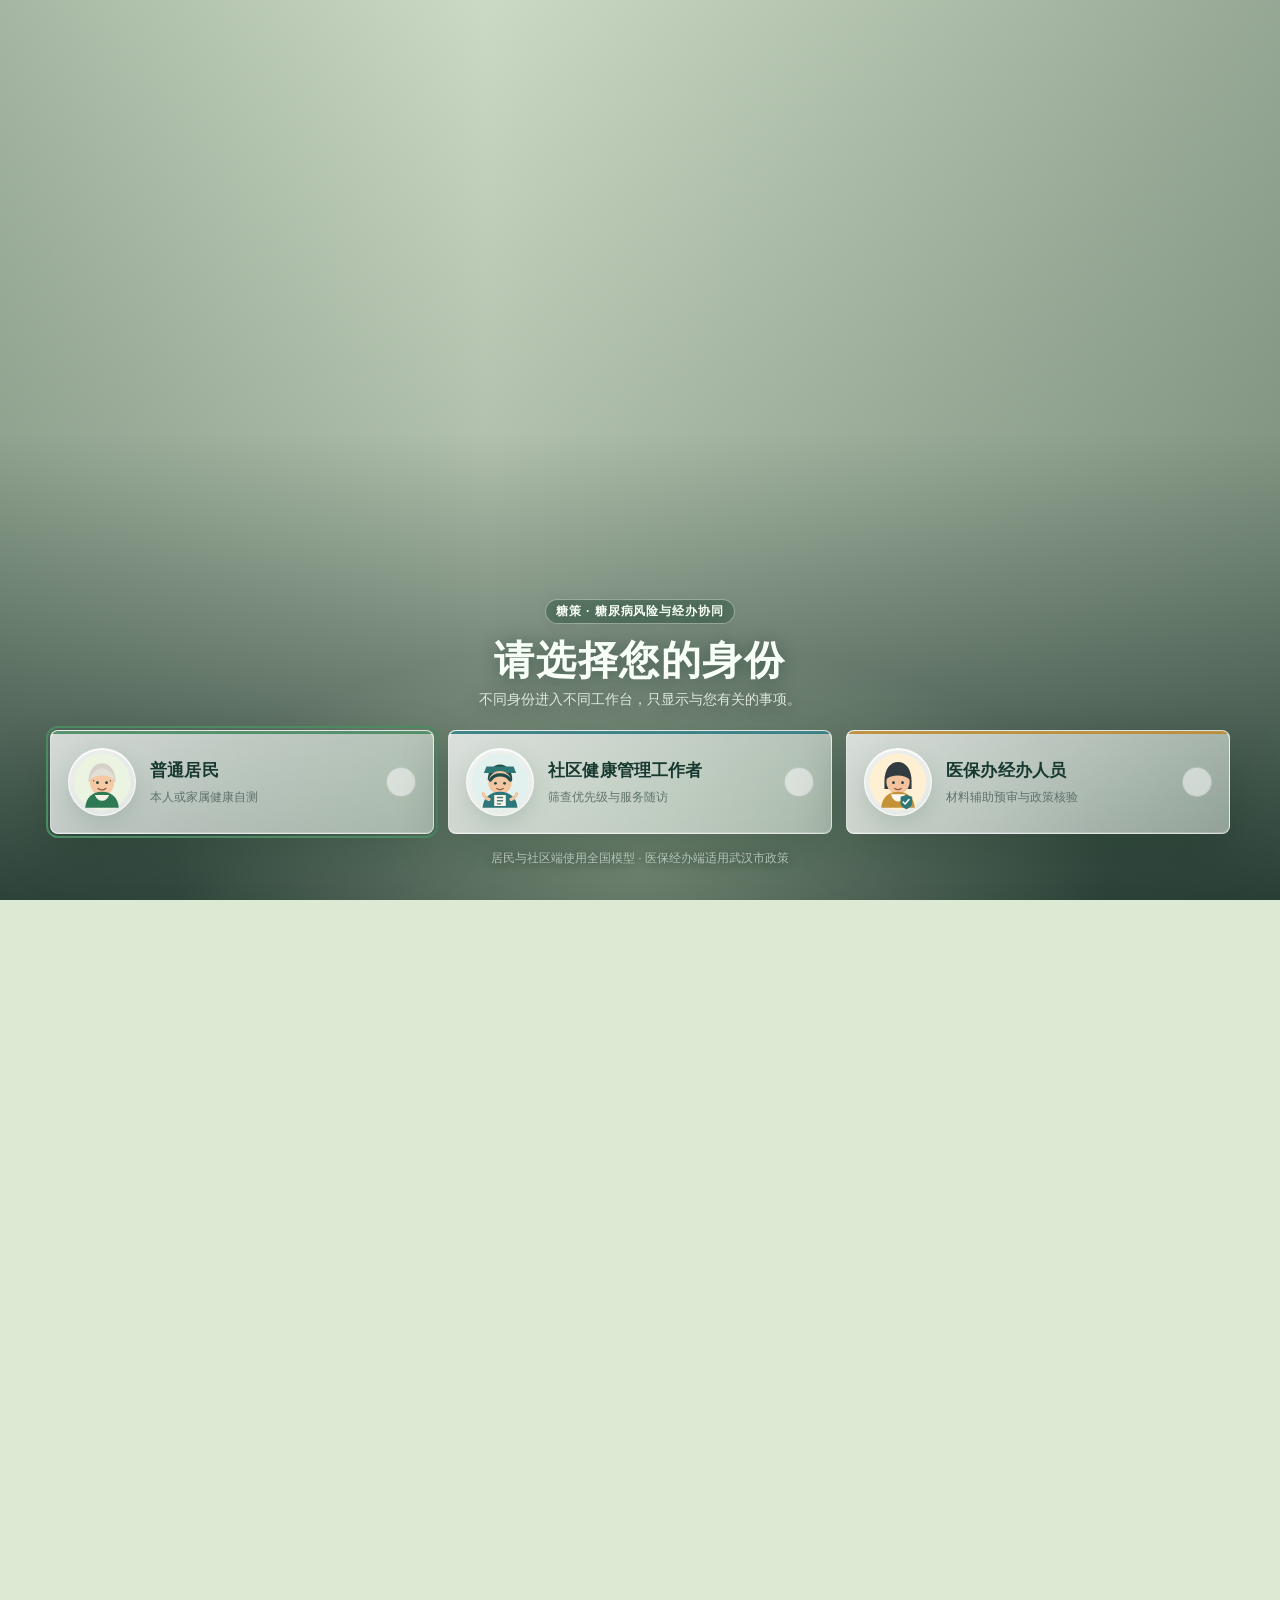
==== index.html @ acfd6acc "Add files via upload" ====
<!doctype html>
<html lang="zh-CN">
  <head>
    <meta charset="UTF-8" />
    <meta name="viewport" content="width=device-width, initial-scale=1.0" />
    <meta
      name="description"
      content="智能识糖：面向全国的糖尿病风险沟通与社区筛查模型，以及面向武汉市的医保经办辅助预审"
    />
    <title>智能识糖 · 糖尿病风险与经办协同</title>
    <link rel="stylesheet" href="./styles.css" />
    <script src="./assets/lucide.min.js" defer></script>
    <script src="./data.js" defer></script>
    <script src="./policy-feed-data.js" defer></script>
    <script src="./policy-sync.js" defer></script>
    <script src="./app.js" defer></script>
<meta property="og:title" content="智能识糖 · 糖尿病风险与经办协同" />
  <meta property="og:description" content="面向全国的糖尿病风险沟通与社区筛查模型，以及面向武汉市的医保经办辅助预审" />
  <meta property="og:type" content="website" />
<link rel="icon" href="./favicon.svg" type="image/svg+xml" />
  <link rel="manifest" href="./site.webmanifest" />
</head>
  <body class="role-locked">
    <section class="role-gate" id="roleGate" role="dialog" aria-modal="true" aria-labelledby="roleGateTitle">
      <div class="role-gate-content">
        <div class="role-gate-heading">
          <span class="role-gate-kicker">糖策 · 糖尿病风险与经办协同</span>
          <h2 id="roleGateTitle">请选择您的身份</h2>
          <p>不同身份进入不同工作台，只显示与您有关的事项。</p>
        </div>

        <div class="role-options" role="group" aria-label="身份选择">
          <button class="role-option resident-role" type="button" data-role="resident">
            <span class="role-avatar" aria-hidden="true">
              <svg viewBox="0 0 96 96">
                <circle cx="48" cy="48" r="44" fill="#eaf4e1" />
                <path d="M27 48c0-18 9-29 21-29s21 11 21 29" fill="#d6d1c8" />
                <circle cx="48" cy="50" r="18.5" fill="#f5c9a4" />
                <path d="M29 44c3-11 10-17 19-17 10 0 17 6 20 18-6-5-12-7-20-7-8 0-14 2-19 6Z" fill="#e2dfd7" />
                <circle cx="41" cy="49" r="2.2" fill="#29443a" />
                <circle cx="55" cy="49" r="2.2" fill="#29443a" />
                <path d="M42 58c4 3 8 3 12 0" fill="none" stroke="#8d543f" stroke-width="2" stroke-linecap="round" />
                <path d="M35 46h.1M61 46h.1" stroke="#4d655c" stroke-width="2.2" stroke-linecap="round" />
                <path d="M22 88c1-16 11-25 26-25s25 9 26 25" fill="#2f7a54" />
                <path d="M37 68c2 6 6 9 11 9s9-3 11-9" fill="#f7f2e7" />
              </svg>
            </span>
            <span class="role-copy">
              <strong>普通居民</strong>
              <small>本人或家属健康自测</small>
            </span>
            <span class="role-arrow" aria-hidden="true"><i data-lucide="arrow-right"></i></span>
          </button>

          <button class="role-option community-role" type="button" data-role="community">
            <span class="role-avatar" aria-hidden="true">
              <svg viewBox="0 0 96 96">
                <circle cx="48" cy="48" r="44" fill="#e2f1ee" />
                <path d="M29 45c0-14 8-24 19-24s19 10 19 24" fill="#1e4c4b" />
                <path d="M23 34h50l-4-10H27Z" fill="#2e7776" />
                <circle cx="48" cy="49" r="18" fill="#f2c6a1" />
                <path d="M33 45c4-6 9-8 15-8s12 2 16 8" fill="none" stroke="#1e4c4b" stroke-width="5" stroke-linecap="round" />
                <circle cx="41" cy="50" r="2.1" fill="#29443a" />
                <circle cx="55" cy="50" r="2.1" fill="#29443a" />
                <path d="M43 58c3 2 7 2 10 0" fill="none" stroke="#945c47" stroke-width="2" stroke-linecap="round" />
                <path d="M21 88c1-16 12-25 27-25s26 9 27 25" fill="#2d7778" />
                <path d="M39 68h18v17H39Z" fill="#f8f5eb" />
                <path d="M44 72h8M44 77h8M44 82h5" stroke="#4f7773" stroke-width="2" stroke-linecap="round" />
                <path d="M31 75c-5-2-8-5-9-9M65 75c5-2 8-5 9-9" stroke="#f2c6a1" stroke-width="5" stroke-linecap="round" />
              </svg>
            </span>
            <span class="role-copy">
              <strong>社区健康管理工作者</strong>
              <small>筛查优先级与服务随访</small>
            </span>
            <span class="role-arrow" aria-hidden="true"><i data-lucide="arrow-right"></i></span>
          </button>

          <button class="role-option insurance-role" type="button" data-role="insurance">
            <span class="role-avatar" aria-hidden="true">
              <svg viewBox="0 0 96 96">
                <circle cx="48" cy="48" r="44" fill="#fff0d3" />
                <path d="M27 47c0-19 9-30 21-30s21 11 21 30v12H27Z" fill="#313b40" />
                <circle cx="48" cy="48" r="18" fill="#f2c39d" />
                <path d="M29 44c4-11 10-17 19-17 10 0 16 6 20 18-7-5-13-7-20-7-8 0-14 2-19 6Z" fill="#313b40" />
                <circle cx="41" cy="49" r="2.1" fill="#273a39" />
                <circle cx="55" cy="49" r="2.1" fill="#273a39" />
                <path d="M43 58c3 2 7 2 10 0" fill="none" stroke="#905743" stroke-width="2" stroke-linecap="round" />
                <path d="M22 88c1-16 11-25 26-25s25 9 26 25" fill="#c49338" />
                <path d="M37 67c2 7 6 11 11 11s9-4 11-11" fill="#fffaf0" />
                <path d="M61 68l9 3v9c0 5-4 8-9 10-5-2-9-5-9-10v-9Z" fill="#2d7778" />
                <path d="M56 79l3 3 6-7" fill="none" stroke="#fff" stroke-width="2.2" stroke-linecap="round" stroke-linejoin="round" />
              </svg>
            </span>
            <span class="role-copy">
              <strong>医保办经办人员</strong>
              <small>材料辅助预审与政策核验</small>
            </span>
            <span class="role-arrow" aria-hidden="true"><i data-lucide="arrow-right"></i></span>
          </button>
        </div>

        <p class="role-gate-footnote">居民与社区端使用全国模型 · 医保经办端适用武汉市政策</p>
      </div>
      <span class="role-ripple" id="roleRipple" aria-hidden="true"></span>
    </section>

    <div class="app-shell" id="appShell" inert aria-hidden="true">
      <aside class="sidebar">
        <div class="brand">
          <div class="brand-mark" aria-hidden="true">
            <span>策</span>
          </div>
          <div class="brand-copy">
            <strong>糖策</strong>
            <span>风险沟通与经办协同</span>
          </div>
        </div>

        <div class="active-role-panel">
          <span>当前身份</span>
          <strong id="activeRoleName">普通居民</strong>
        </div>
        <nav class="main-nav" aria-label="主功能导航">
          <button class="nav-item is-active" data-view="risk" data-roles="resident" type="button">
            <span class="nav-q-icon" aria-hidden="true">
              <svg viewBox="0 0 40 40">
                <circle cx="20" cy="20" r="19" fill="#e8f5df" />
                <path d="M9 22c0-9 4-14 11-14s11 5 11 14" fill="#d8ddd4" />
                <circle cx="20" cy="21" r="9" fill="#f5c9a4" />
                <circle cx="16.8" cy="20.5" r="1.2" fill="#203a30" />
                <circle cx="23.2" cy="20.5" r="1.2" fill="#203a30" />
                <path d="M17 25c2 1.5 4 1.5 6 0" fill="none" stroke="#8d543f" stroke-width="1.2" stroke-linecap="round" />
                <path d="M7 37c1-7 5-11 13-11s12 4 13 11" fill="#4b8a62" />
              </svg>
            </span>
            <span>居民自测</span>
          </button>
          <button class="nav-item" data-view="screening" data-roles="community" type="button">
            <span class="nav-q-icon" aria-hidden="true">
              <svg viewBox="0 0 40 40">
                <circle cx="20" cy="20" r="19" fill="#def2ec" />
                <path d="M12 20c0-7 3-12 8-12s8 5 8 12" fill="#235957" />
                <path d="M9 15h22l-2-5H11Z" fill="#3c9290" />
                <circle cx="20" cy="21" r="8.5" fill="#f2c6a1" />
                <circle cx="17" cy="20.5" r="1.1" fill="#203a30" />
                <circle cx="23" cy="20.5" r="1.1" fill="#203a30" />
                <path d="M17.5 25c1.7 1 3.3 1 5 0" fill="none" stroke="#945c47" stroke-width="1.2" stroke-linecap="round" />
                <path d="M6 37c1-7 6-11 14-11s13 4 14 11" fill="#3c9290" />
                <path d="M16 27h8v9h-8Z" fill="#fffdf5" />
              </svg>
            </span>
            <span>社区筛查</span>
          </button>
          <button class="nav-item" data-view="review" data-roles="insurance" type="button">
            <span class="nav-q-icon" aria-hidden="true">
              <svg viewBox="0 0 40 40">
                <circle cx="20" cy="20" r="19" fill="#fff1d6" />
                <path d="M10 20c0-8 4-13 10-13s10 5 10 13" fill="#384246" />
                <circle cx="20" cy="21" r="8.7" fill="#f2c39d" />
                <circle cx="17" cy="20.5" r="1.1" fill="#273a39" />
                <circle cx="23" cy="20.5" r="1.1" fill="#273a39" />
                <path d="M17.5 25c1.7 1 3.3 1 5 0" fill="none" stroke="#905743" stroke-width="1.2" stroke-linecap="round" />
                <path d="M6 37c1-7 6-11 14-11s13 4 14 11" fill="#c49338" />
                <path d="M25 27l6 2v5c0 3-2.5 4.5-6 6-3.5-1.5-6-3-6-6v-5Z" fill="#3c9290" />
              </svg>
            </span>
            <span>医保经办</span>
          </button>
          <button class="nav-item" data-view="policy" data-roles="insurance" type="button">
            <span class="nav-q-icon" aria-hidden="true">
              <svg viewBox="0 0 40 40">
                <circle cx="20" cy="20" r="19" fill="#edf5de" />
                <path d="M9 13h11v19H9c-2 0-3-1-3-3V15c0-1 1-2 3-2Z" fill="#fffdf7" stroke="#7da27a" stroke-width="1.2" />
                <path d="M31 13H20v19h11c2 0 3-1 3-3V15c0-1-1-2-3-2Z" fill="#fffdf7" stroke="#7da27a" stroke-width="1.2" />
                <path d="M20 13v19" stroke="#7da27a" stroke-width="1.2" />
                <circle cx="16" cy="21" r="1.1" fill="#304634" />
                <circle cx="24" cy="21" r="1.1" fill="#304634" />
                <path d="M15 25c1.2 1 3.3 1 5 0M21 25c1.2 1 3.3 1 5 0" fill="none" stroke="#56725a" stroke-width="1.1" stroke-linecap="round" />
              </svg>
            </span>
            <span>武汉政策</span>
          </button>
        </nav>
        <button class="role-switch-button" id="switchRole" type="button">
          <i data-lucide="users-round"></i>
          <span>切换身份</span>
        </button>

        <div class="sidebar-note">
          <div class="local-status">
            <span class="status-dot"></span>
            <span>本地推理</span>
          </div>
          <p>公开版使用合成演示数据。正式使用须接入授权业务系统。</p>
          <a href="./privacy.html" style="display:inline-block;margin-top:8px;color:#f2dca7;font-size:11px">隐私与使用说明</a>
        </div>

        <div class="sidebar-footer">
          <div class="mini-avatar">智</div>
          <div>
            <strong>项目演示环境</strong>
            <span>Model v2.0 · 2026-11-13</span>
          </div>
        </div>
      </aside>

      <main class="main-area">
        <header class="topbar">
          <div class="page-heading">
            <span class="eyebrow" id="pageEyebrow">全国社区模型 · 居民糖尿病风险自测</span>
            <h1 id="pageTitle">家庭健康风险画像</h1>
          </div>
          <div class="topbar-actions">
            <div class="system-chip" id="roleChip">
              <i data-lucide="shield-check"></i>
              <span id="roleChipText">居民健康自测</span>
            </div>
            <button class="icon-button" id="policyInfoButton" type="button" title="查看政策与模型说明" data-go-policy hidden>
              <i data-lucide="info"></i>
            </button>
          </div>
        </header>

        <div class="content">
          <section class="view is-active" id="view-risk" aria-labelledby="riskTitle">
            <div class="section-lead">
              <div>
                <p class="kicker">居民健康自测</p>
                <h2 id="riskTitle">用几分钟了解家人的糖尿病风险</h2>
                <p>
                  基于全国多省份队列生成相对风险提示和可执行建议。结果不代表绝对患病概率，不替代临床诊断，仅供参考。
                </p>
              </div>
            </div>

            <div class="risk-layout">
              <section class="surface form-surface" aria-labelledby="formTitle">
                <div class="surface-head">
                  <div>
                    <h3 id="formTitle">填写家庭成员健康信息</h3>
                    <p>只填写您自己知道的信息；专业体检指标无需填写，系统会用研究队列预设水平补齐。</p>
                  </div>
                  <button class="text-button" id="resetRiskForm" type="button">
                    <i data-lucide="rotate-ccw"></i>
                    重置
                  </button>
                </div>

                <form id="riskForm" class="risk-form">
                  <div class="resident-profile-bar">
                    <label class="field">
                      <span>本次记录名称</span>
                      <input id="profileName" name="profileName" type="text" maxlength="20" value="我的家庭" placeholder="例如：父亲、母亲或本人" />
                    </label>
                    <p><i data-lucide="lock-keyhole"></i> 可分别记录多位家庭成员；只保存在本机浏览器，不会上传服务器。</p>
                  </div>
                  <div class="form-grid form-grid-4">
                    <label class="field">
                      <span>所在省份</span>
                      <select id="province" name="province">
                        <option value="">请选择省份</option>
                        <option value="北京市">北京市</option>
                        <option value="天津市">天津市</option>
                        <option value="河北省">河北省</option>
                        <option value="山西省">山西省</option>
                        <option value="内蒙古自治区">内蒙古自治区</option>
                        <option value="辽宁省">辽宁省</option>
                        <option value="吉林省">吉林省</option>
                        <option value="黑龙江省">黑龙江省</option>
                        <option value="上海市">上海市</option>
                        <option value="江苏省">江苏省</option>
                        <option value="浙江省">浙江省</option>
                        <option value="安徽省">安徽省</option>
                        <option value="福建省">福建省</option>
                        <option value="江西省">江西省</option>
                        <option value="山东省">山东省</option>
                        <option value="河南省">河南省</option>
                        <option value="湖北省">湖北省</option>
                        <option value="湖南省">湖南省</option>
                        <option value="广东省">广东省</option>
                        <option value="广西壮族自治区">广西壮族自治区</option>
                        <option value="海南省">海南省</option>
                        <option value="重庆市">重庆市</option>
                        <option value="四川省">四川省</option>
                        <option value="贵州省">贵州省</option>
                        <option value="云南省">云南省</option>
                        <option value="西藏自治区">西藏自治区</option>
                        <option value="陕西省">陕西省</option>
                        <option value="甘肃省">甘肃省</option>
                        <option value="青海省">青海省</option>
                        <option value="宁夏回族自治区">宁夏回族自治区</option>
                        <option value="新疆维吾尔自治区">新疆维吾尔自治区</option>
                      </select>
                    </label>
                    <label class="field">
                      <span>年龄</span>
                      <input id="age" name="age" type="number" min="50" max="110" value="82" />
                    </label>
                    <label class="field">
                      <span>性别</span>
                      <select id="sex" name="sex">
                        <option value="0">女性</option>
                        <option value="1">男性</option>
                      </select>
                    </label>
                    <label class="field">
                      <span>当前居住地</span>
                      <select id="residence" name="residence">
                        <option value="rural">农村</option>
                        <option value="town">城镇</option>
                        <option value="city">城市</option>
                      </select>
                    </label>
                  </div>
                  <p class="province-context-note" id="provinceContextNote">
                    选择所在省份后，系统会按当地人群背景校正风险排序；不会显示或推断你的个人环境暴露。
                  </p>

                  <div class="form-grid form-grid-4">
                    <label class="field">
                      <span>体重指数（BMI）</span>
                      <input id="bmi" name="bmi" type="number" min="12" max="45" step="0.1" value="22.2" />
                    </label>
                    <label class="field">
                      <span>收缩压（mmHg）</span>
                      <input id="systolic" name="systolic" type="number" min="70" max="250" value="138" />
                    </label>
                    <label class="field">
                      <span>舒张压（mmHg）</span>
                      <input id="diastolic" name="diastolic" type="number" min="30" max="150" value="79" />
                    </label>
                    <label class="field">
                      <span>自评健康</span>
                      <select id="selfHealth" name="selfHealth">
                        <option value="1">很好</option>
                        <option value="2">好</option>
                        <option value="3" selected>一般</option>
                        <option value="4">差</option>
                        <option value="5">很差</option>
                      </select>
                    </label>
                  </div>

                  <div class="form-grid form-grid-3">
                    <label class="field">
                      <span>吸烟情况</span>
                      <select id="smoking" name="smoking">
                        <option value="none">不吸烟</option>
                        <option value="current">现在吸烟</option>
                        <option value="former">已戒烟</option>
                      </select>
                    </label>
                    <label class="field">
                      <span>饮酒情况</span>
                      <select id="drinking" name="drinking">
                        <option value="none">不饮酒</option>
                        <option value="current">现在饮酒</option>
                        <option value="former">已戒酒</option>
                      </select>
                    </label>
                    <label class="field">
                      <span>甜食频率</span>
                      <select id="sugarFreq" name="sugarFreq">
                        <option value="1">几乎每天</option>
                        <option value="2">每周至少一次</option>
                        <option value="3">每月至少一次</option>
                        <option value="4" selected>偶尔</option>
                        <option value="5">几乎不吃</option>
                      </select>
                    </label>
                  </div>

                  <div class="toggle-grid">
                    <label class="toggle-row">
                      <span>
                        <strong>规律锻炼</strong>
                        <small>当前有体育锻炼或体力活动</small>
                      </span>
                      <input id="exercise" name="exercise" type="checkbox" />
                      <span class="toggle"></span>
                    </label>
                    <label class="toggle-row">
                      <span>
                        <strong>基线高血压</strong>
                        <small>既往诊断或正在管理</small>
                      </span>
                      <input id="hypertension" name="hypertension" type="checkbox" checked />
                      <span class="toggle"></span>
                    </label>
                    <label class="toggle-row">
                      <span>
                        <strong>水果摄入不足</strong>
                        <small>未达到每周多次摄入</small>
                      </span>
                      <input id="lowFruit" name="lowFruit" type="checkbox" checked />
                      <span class="toggle"></span>
                    </label>
                    <label class="toggle-row">
                      <span>
                        <strong>蔬菜摄入不足</strong>
                        <small>未达到多数天数摄入</small>
                      </span>
                      <input id="lowVegetable" name="lowVegetable" type="checkbox" />
                      <span class="toggle"></span>
                    </label>
                  </div>

                  <details class="resident-advanced">
                    <summary>
                      <span>专业体检与补充信息（可选）</span>
                      <small>不填写时系统使用研究队列预设值，不影响正常生成风险画像</small>
                    </summary>

                    <div class="form-grid form-grid-4">
                      <label class="field">
                        <span>当前管理状态</span>
                        <select id="managementStatus" name="managementStatus">
                          <option value="unknown">未明确诊断</option>
                          <option value="diagnosed">已诊断未申报</option>
                          <option value="pending">已申报待补正</option>
                          <option value="enrolled">已享受待遇</option>
                        </select>
                      </label>
                      <label class="field">
                        <span>腰高比</span>
                        <input id="waistHeight" name="waistHeight" type="number" min="0.35" max="1.2" step="0.01" value="0.52" />
                      </label>
                      <label class="field">
                        <span>小腿围（cm）</span>
                        <input id="calf" name="calf" type="number" min="15" max="55" step="0.1" value="31" />
                      </label>
                      <label class="field">
                        <span>受教育年限</span>
                        <input id="education" name="education" type="number" min="0" max="25" step="1" value="6" />
                      </label>
                    </div>

                    <div class="form-grid form-grid-4">
                      <label class="field">
                        <span>吸烟包年数</span>
                        <input id="packYears" name="packYears" type="number" min="0" max="150" step="1" value="0" />
                      </label>
                      <label class="field">
                        <span>每周酒精克数</span>
                        <input id="alcoholWeek" name="alcoholWeek" type="number" min="0" max="700" step="5" value="0" />
                      </label>
                      <label class="field">
                        <span>二手烟暴露</span>
                        <select id="passiveSmoke" name="passiveSmoke">
                          <option value="0">无</option>
                          <option value="1">一项场景</option>
                          <option value="2">两项及以上</option>
                        </select>
                      </label>
                      <label class="field">
                        <span>腌制蔬菜频率</span>
                        <select id="preservedVeg" name="preservedVeg">
                          <option value="1">几乎每天</option>
                          <option value="2">每周至少一次</option>
                          <option value="3">每月至少一次</option>
                          <option value="4" selected>偶尔</option>
                          <option value="5">几乎不吃</option>
                        </select>
                      </label>
                    </div>

                  <fieldset class="adl-panel">
                    <legend>近一个月，哪些日常活动需要他人帮助？</legend>
                    <p class="adl-help">
                      ADL 指洗澡、穿衣、如厕、活动、大小便控制和进食等基本生活能力。勾选需要帮助的项目；全部未勾选表示目前可独立完成。
                    </p>
                    <div class="adl-grid">
                      <label class="adl-item">
                        <input name="adlItem" type="checkbox" value="bathing" />
                        <span><strong>洗澡或擦身</strong><small>需要搀扶、准备热水或帮助清洁</small></span>
                      </label>
                      <label class="adl-item">
                        <input name="adlItem" type="checkbox" value="dressing" />
                        <span><strong>穿衣和穿鞋</strong><small>需要帮助穿衣、系扣或穿鞋</small></span>
                      </label>
                      <label class="adl-item">
                        <input name="adlItem" type="checkbox" value="toileting" />
                        <span><strong>上厕所</strong><small>需要帮助如厕、起坐或清洁</small></span>
                      </label>
                      <label class="adl-item">
                        <input name="adlItem" type="checkbox" value="transferring" />
                        <span><strong>上下床和室内走动</strong><small>需要搀扶、辅助工具或他人看护</small></span>
                      </label>
                      <label class="adl-item">
                        <input name="adlItem" type="checkbox" value="continence" />
                        <span><strong>控制大小便</strong><small>存在控制困难或需要他人处理</small></span>
                      </label>
                      <label class="adl-item">
                        <input name="adlItem" type="checkbox" value="feeding" />
                        <span><strong>自己吃饭</strong><small>需要帮助夹菜、送食或进食照护</small></span>
                      </label>
                    </div>
                    <div class="adl-summary">需要帮助：<strong id="adlOutput">0项</strong></div>
                    <input id="adl" name="adl" type="hidden" value="0" />
                  </fieldset>
                  </details>

                  <div class="form-actions">
                    <button class="primary-button" type="submit">
                      <i data-lucide="sparkles"></i>
                      生成风险画像
                    </button>
                    <button class="secondary-button" id="loadHighRiskExample" type="button">
                      <i data-lucide="user-round-search"></i>
                      载入高风险示例
                    </button>
                  </div>
                </form>
              </section>

              <aside class="surface result-surface" aria-live="polite">
                <div class="result-header">
                  <div>
                    <span class="kicker">模型输出</span>
                    <h3>相对风险提示</h3>
                  </div>
                  <span class="band-pill" id="riskBand">中风险</span>
                </div>

                <div class="risk-gauge-wrap">
                  <div class="risk-gauge" id="riskGauge">
                    <div class="risk-gauge-inner">
                      <strong id="riskIndex">--</strong>
                      <span>/100</span>
                    </div>
                  </div>
                  <div class="risk-probability">
                    <span>同类人群相对位置</span>
                    <strong id="riskPercentile">--</strong>
                    <small>仅用于同群体筛查排序</small>
                  </div>
                </div>

                <div class="driver-section">
                  <div class="mini-heading">
                    <h4>主要风险贡献</h4>
                    <span>局部解释</span>
                  </div>
                  <div id="driverList" class="driver-list"></div>
                  <div class="local-shap-heading">
                    <h4>SHAP局部贡献图</h4>
                    <span>Logit空间 · 正负方向</span>
                  </div>
                  <div id="localShapChart" class="local-shap-chart" aria-label="个体局部SHAP贡献图"></div>
                </div>

                <div class="action-section">
                  <div class="mini-heading">
                    <h4>建议行动</h4>
                    <span>非诊断建议</span>
                  </div>
                  <ul id="actionList" class="action-list"></ul>
                </div>

                <div class="result-footer">
                  <button class="primary-button full-width" id="copyAssessment" type="button">
                    <i data-lucide="copy"></i>
                    复制评估摘要
                  </button>
                  <button class="secondary-button full-width resident-save-button" id="saveResidentRecord" type="button">
                    <i data-lucide="book-user"></i>
                    保存到我的家庭记录
                  </button>
                  <p>
                    结果仅供基层筛查和健康服务参考。门诊慢特病资格由指定医疗机构和医保经办机构依法认定。
                  </p>
                </div>
              </aside>
            </div>

            <section class="surface resident-record-panel">
              <div class="surface-head">
                <div>
                  <h3>我的家庭健康记录</h3>
                  <p>保存后可回看不同家庭成员的最近一次风险画像；数据不会上传服务器。</p>
                </div>
                <div class="resident-record-actions">
                  <button class="text-button" id="exportResidentRecords" type="button">
                    <i data-lucide="download"></i>
                    导出
                  </button>
                  <button class="text-button" id="clearResidentRecords" type="button">
                    <i data-lucide="trash-2"></i>
                    清空
                  </button>
                </div>
              </div>
              <div id="residentRecordList" class="resident-record-list"></div>
            </section>

          </section>

          <section class="view" id="view-screening" aria-labelledby="screeningTitle">
            <div class="section-lead">
              <div>
                <p class="kicker">有限资源下的筛查决策</p>
                <h2 id="screeningTitle">固定名额，谁优先进入服务？</h2>
                <p>按风险排序选择筛查名单，并用回测结局检验检出效率与群体公平。</p>
              </div>
              <span class="demo-tag">全国样本排序演示</span>
            </div>

            <section class="surface control-strip">
              <label class="control-field">
                <span>筛查容量</span>
                <input id="capacitySlider" type="range" min="5" max="30" step="1" value="20" />
                <output id="capacityOutput">20%</output>
              </label>
              <label class="control-field">
                <span>居住地筛选</span>
                <select id="groupFilter">
                  <option value="all">全部人群</option>
                  <option value="城市">城市</option>
                  <option value="城镇">城镇</option>
                  <option value="农村">农村</option>
                </select>
              </label>
              <label class="control-field">
                <span>排序策略</span>
                <select id="strategySelect">
                  <option value="logit">Logistic风险排序</option>
                  <option value="xgboost">XGBoost风险排序</option>
                </select>
              </label>
              <button class="secondary-button" id="exportQueue" type="button">
                <i data-lucide="download"></i>
                导出脱敏名单
              </button>
            </section>

            <div class="metric-grid">
              <article class="metric-card">
                <span>进入名单</span>
                <strong id="selectedCount">0</strong>
                <small>人</small>
              </article>
              <article class="metric-card">
                <span>演示命中</span>
                <strong id="capturedCases">0</strong>
                <small>例</small>
              </article>
              <article class="metric-card">
                <span>演示覆盖率</span>
                <strong id="captureRate">0%</strong>
                <small>Recall</small>
              </article>
              <article class="metric-card accent-metric">
                <span>需筛查人数</span>
                <strong id="nnsValue">--</strong>
                <small>发现1例</small>
              </article>
              <article class="metric-card">
                <span>演示漏筛</span>
                <strong id="missedCases">0</strong>
                <small>回测</small>
              </article>
            </div>

            <div class="screening-grid">
              <section class="surface">
                <div class="surface-head">
                  <div>
                    <h3>优先服务名单</h3>
                  <p>展示前12人。该视图为全国多省份样本排序演示，不作为最终模型验证指标。</p>
                  </div>
                </div>
                <div class="table-wrap tall-table">
                  <table>
                    <thead>
                      <tr>
                        <th>序号</th>
                        <th>年龄</th>
                        <th>居住地</th>
                        <th>预测风险</th>
                        <th>主要可干预因素</th>
                      </tr>
                    </thead>
                    <tbody id="screeningQueueBody"></tbody>
                  </table>
                </div>
              </section>

              <section class="surface fairness-panel">
                <div class="surface-head">
                  <div>
                    <h3>公平性审计</h3>
                    <p>比较不同群体的名单入选率和病例覆盖。</p>
                  </div>
                </div>
                <div id="fairnessGroups" class="fairness-groups"></div>
                <div class="insight-box">
                  <i data-lucide="triangle-alert"></i>
                  <p>
                    统一风险排序提高总体检出效率，但可能让农村、高龄或行动不便群体进入名单的比例偏低。如正式应用应加入公平约束与人工复核。
                  </p>
                </div>
              </section>
            </div>

            <section class="surface evaluation-strip">
              <div>
                <span>交叉验证 AUC</span>
                <strong id="cvAuc">--</strong>
              </div>
              <div>
                <span>PR-AUC</span>
                <strong id="cvPrauc">--</strong>
              </div>
              <div>
                <span>Brier分数</span>
                <strong id="cvBrier">--</strong>
              </div>
              <div>
                <span>结局发生率</span>
                <strong id="eventRate">--</strong>
              </div>
              <p>模型为筛查排序工具，不满足临床诊断用途。</p>
            </section>
          </section>

          <section class="view" id="view-review" aria-labelledby="reviewTitle">
            <div class="section-lead">
              <div>
                <p class="kicker">武汉市经办辅助预审</p>
                <h2 id="reviewTitle">材料齐全性与政策对应关系检查</h2>
                <p>系统生成缺项、冲突和人工核验提示，不作出待遇资格决定。</p>
              </div>
              <div class="lead-actions">
                <button class="secondary-button" id="openCaseImport" type="button">
                  <i data-lucide="user-plus"></i>
                  导入患者信息
                </button>
                <span class="demo-tag">虚构案例</span>
              </div>
            </div>

            <div class="review-layout">
              <section class="surface case-list-panel">
                <div class="surface-head compact">
                  <div>
                    <h3>待处理队列</h3>
                    <p>按临近时限和材料风险排序</p>
                  </div>
                  <span class="queue-count" id="caseQueueCount">0</span>
                </div>
                <div id="caseList" class="case-list"></div>
              </section>

              <section class="surface case-detail-panel" id="caseDetail">
                <div class="empty-detail">
                  <i data-lucide="file-search"></i>
                  <p>选择一个案例查看辅助预审结果</p>
                </div>
              </section>
            </div>

            <section class="surface review-boundary">
              <div class="boundary-title">
                <i data-lucide="scale"></i>
                <div>
                  <h3>人工终审边界</h3>
                  <p>系统负责材料组织与可追溯提示，法定资格判断不由算法作出。</p>
                </div>
              </div>
              <ol>
                <li>风险分数只用于服务优先级，不与医保待遇资格绑定。</li>
                <li>所有红色和黄色提示必须由经办人员核对原件或授权电子材料。</li>
                <li>审核意见保留规则版本、操作人和修改时间。</li>
              </ol>
            </section>
          </section>

          <section class="view" id="view-policy" aria-labelledby="policyTitle">
            <div class="section-lead">
              <div>
                <p class="kicker">政策与模型治理</p>
                <h2 id="policyTitle">糖尿病门诊慢特病规则与模型边界</h2>
                <p>公开可核验口径与自动同步提示，正式办理以武汉市医保局最新规定为准。</p>
              </div>
              <span class="policy-date" id="policyDate">政策核验日 —</span>
            </div>

            <section class="policy-hero">
              <div>
                <span class="policy-code" id="diseaseCode">M01600</span>
                <h3>糖尿病 · 门诊慢性病</h3>
                <p>2024年起执行湖北省统一病种目录和准入标准。糖尿病需经规范认定，不是模型自动判定。</p>
              </div>
              <div class="policy-rate-grid">
                <div>
                  <span>职工在职</span>
                  <strong>80%</strong>
                  <small>门诊慢性病支付比例</small>
                </div>
                <div>
                  <span>职工退休</span>
                  <strong>85%</strong>
                  <small>支付比例</small>
                </div>
                <div>
                  <span>城乡居民</span>
                  <strong>70%</strong>
                  <small>支付比例</small>
                </div>
                <div>
                  <span>复审周期</span>
                  <strong>5年</strong>
                  <small>按资格生效日计算</small>
                </div>
              </div>
            </section>

            <div class="policy-grid">
              <section class="surface">
                <div class="surface-head">
                  <div>
                    <h3>准入标准要点</h3>
                    <p>糖尿病确诊后，还需符合至少一类规定临床表现。</p>
                  </div>
                </div>
                <ol id="accessCriteria" class="criteria-list"></ol>
              </section>

              <section class="surface">
                <div class="surface-head">
                  <div>
                    <h3>办理主流程</h3>
                    <p>线上或线下申报后，仍需受理、鉴定或审核、经办确认。</p>
                  </div>
                </div>
                <ol id="processSteps" class="process-list"></ol>
              </section>
            </div>

            <section class="surface policy-sync" aria-labelledby="policySyncTitle">
              <div class="surface-head">
                <div>
                  <h3 id="policySyncTitle">政策同步</h3>
                  <p>检查政策订阅源的新增或变更条目，确认后由经办人员人工并入，不自动改写政策结论。</p>
                </div>
                <span class="sync-badge" id="syncBadge">未检查</span>
              </div>

              <div class="sync-grid">
                <div class="sync-cell"><span>最近检查</span><strong id="syncLastCheck">—</strong></div>
                <div class="sync-cell"><span>订阅条目</span><strong id="syncItemCount">—</strong></div>
                <div class="sync-cell"><span>待确认</span><strong id="syncPendingCount">0</strong></div>
                <div class="sync-cell"><span>数据来源</span><strong id="syncSource">—</strong></div>
              </div>

              <div class="sync-actions">
                <button class="primary-button" id="syncNow" type="button">
                  <i data-lucide="refresh-cw"></i>
                  立即检查
                </button>
                <button class="secondary-button" id="syncApply" type="button">
                  <i data-lucide="download"></i>
                  人工确认并并入
                </button>
                <label class="sync-auto">
                  <input type="checkbox" id="syncAuto" />
                  <span>每 30 分钟自动检查</span>
                </label>
                <details class="sync-config">
                  <summary>数据源设置</summary>
                  <label class="field">
                    <span>订阅源地址（JSON）</span>
                    <input id="syncFeedUrl" type="text" spellcheck="false" />
                  </label>
                  <p class="field-note">
                    默认读取同目录 policy-feed.json。跨域接口需允许 CORS；无法访问时回退到内置快照并明确标注。
                  </p>
                </details>
              </div>

              <div id="syncDiffList" class="sync-diff-list">
                <p class="sync-empty">尚未检查。点击“立即检查”获取政策订阅源。</p>
              </div>
            </section>

            <section class="surface source-section">
              <div class="surface-head">
                <div>
                  <h3>政策来源</h3>
                  <p>官方文件、官方媒体和医院公开政策页分层标注，用户评论不作为政策条款。</p>
                </div>
              </div>
              <div id="sourceList" class="source-list"></div>
            </section>

            <section class="surface notice-section" aria-labelledby="noticeTitle">
              <div class="surface-head">
                <div>
                  <h3 id="noticeTitle">政策动态</h3>
                  <p>已人工并入的更新条目；引用前仍须打开原文核对。</p>
                </div>
                <span class="sync-badge" id="noticeCount">0</span>
              </div>
              <div id="policyNotices" class="notice-list">
                <p class="sync-empty">暂无同步条目。</p>
              </div>
            </section>

            <section class="surface model-governance">
              <div class="surface-head">
                <div>
                  <h3>模型卡</h3>
                  <p>纵向样本、结局定义、评价指标与禁止用途。</p>
                </div>
              </div>
              <div class="governance-grid">
                <div>
                  <span>研究设计</span>
                  <strong>2014基线无糖尿病 → 2018结局</strong>
                </div>
                <div>
                  <span>有效样本</span>
                  <strong>2,701人 / 96例事件</strong>
                </div>
                <div>
                  <span>五折AUC</span>
                  <strong>Logistic 0.730 · XGBoost 0.710</strong>
                </div>
                <div>
                  <span>适用范围</span>
                  <strong>全国社区筛查优先级排序</strong>
                </div>
              </div>
              <div class="external-validation-note">
                <span>CHARLS独立外部验证</span>
                <strong>4,679人 / 292例 · 迁移AUC 0.610</strong>
                <small>CHARLS内部基础模型AUC 0.667；加入血糖和HbA1c后0.703。跨队列使用必须本地校准。</small>
              </div>
              <div class="boundary-list">
                <p><strong>不用于：</strong>临床诊断、自动认定慢特病资格。</p>
                <p><strong>适用范围：</strong>居民与社区筛查使用全国多省份队列；医保政策与经办预审仅适用于武汉市，正式办理以武汉市医保局最新规定为准。</p>
              </div>
            </section>
          </section>
        </div>
      </main>

      <dialog id="caseImportDialog" class="dialog" aria-labelledby="caseImportTitle">
        <form id="caseImportForm" class="dialog-form">
          <header class="dialog-head">
            <div>
              <span class="kicker">武汉市经办预审</span>
              <h3 id="caseImportTitle">导入患者申报信息</h3>
              <p>仅用于演示；真实业务须经授权、脱敏，并在业务系统内完成。</p>
            </div>
            <button class="icon-button" type="button" id="closeCaseImport" aria-label="关闭">
              <i data-lucide="x"></i>
            </button>
          </header>

          <div class="form-grid form-grid-4">
            <label class="field">
              <span>案例编号</span>
              <input name="id" type="text" id="importCaseId" readonly />
            </label>
            <label class="field">
              <span>姓名（可脱敏）</span>
              <input name="name" type="text" value="张*华" maxlength="12" required />
            </label>
            <label class="field">
              <span>年龄</span>
              <input name="age" type="number" min="50" max="110" value="74" required />
            </label>
            <label class="field">
              <span>性别</span>
              <select name="sex">
                <option value="女">女</option>
                <option value="男">男</option>
              </select>
            </label>
          </div>

          <div class="form-grid form-grid-4">
            <label class="field">
              <span>申报日期</span>
              <input name="submitted" type="date" required />
            </label>
            <label class="field">
              <span>截止日期</span>
              <input name="deadline" type="date" required />
            </label>
            <label class="field">
              <span>预约时间</span>
              <input name="appointment" type="datetime-local" />
            </label>
            <label class="field">
              <span>申报机构</span>
              <input name="institution" type="text" value="青山区某社区卫生服务中心" maxlength="30" />
            </label>
          </div>

          <fieldset class="material-fieldset">
            <legend>材料清单（勾选表示已提交）</legend>
            <label class="material-item"><input type="checkbox" name="doc" value="identity" checked /><span>身份与参保凭证</span></label>
            <label class="material-item"><input type="checkbox" name="doc" value="diagnosis" checked /><span>糖尿病诊断证明</span></label>
            <label class="material-item"><input type="checkbox" name="doc" value="record" checked /><span>近两年病历或出院记录</span></label>
            <label class="material-item"><input type="checkbox" name="doc" value="evidence" /><span>符合准入标准的佐证</span></label>
            <label class="material-item"><input type="checkbox" name="doc" value="institution" checked /><span>拟就诊机构信息</span></label>
            <label class="material-item"><input type="checkbox" name="doc" value="contact" checked /><span>联系电话</span></label>
          </fieldset>

          <fieldset class="material-fieldset">
            <legend>异常标记（可选）</legend>
            <label class="material-item"><input type="checkbox" name="flag" value="dateConflict" /><span>病历与检查日期冲突</span></label>
            <label class="material-item"><input type="checkbox" name="flag" value="expired" /><span>预约已过期</span></label>
            <label class="material-item"><input type="checkbox" name="flag" value="textMismatch" /><span>诊断表述与申请病种不一致</span></label>
          </fieldset>

          <label class="field">
            <span>经办备注（可选）</span>
            <textarea name="notes" class="dialog-textarea" rows="2" placeholder="记录电话核实情况等"></textarea>
          </label>

          <p class="field-note dialog-note">
            导入案例只保存在当前浏览器标签页，关闭标签页即清除；不会写入服务器。
          </p>

          <footer class="dialog-actions">
            <button class="primary-button" type="submit">
              <i data-lucide="user-plus"></i>
              生成预审案例
            </button>
            <button class="secondary-button" type="button" id="cancelCaseImport">取消</button>
          </footer>
        </form>
      </dialog>
    </div>

    <div id="toast" class="toast" role="status" aria-live="polite"></div>
  </body>
</html>
---- styles.css ----
:root {
  --bg: #f1f8ef;
  --surface: #ffffff;
  --surface-muted: #eaf5e7;
  --sidebar: #e5f2df;
  --sidebar-soft: rgba(255, 255, 255, 0.72);
  --ink: #203126;
  --muted: #66756b;
  --line: #d5e4d2;
  --teal: #4b8a62;
  --teal-soft: #e3f2df;
  --coral: #c47462;
  --coral-soft: #f8e7e2;
  --amber: #ac8536;
  --amber-soft: #f6edda;
  --green: #397c51;
  --green-soft: #e0f1e2;
  --shadow: 0 14px 38px rgba(57, 102, 69, 0.1);
  color-scheme: light;
}

* {
  box-sizing: border-box;
}

[hidden] {
  display: none !important;
}

html {
  min-width: 320px;
  background: var(--bg);
}

body {
  margin: 0;
  min-height: 100vh;
  color: var(--ink);
  background:
    linear-gradient(rgba(75, 138, 98, 0.035) 1px, transparent 1px),
    linear-gradient(90deg, rgba(75, 138, 98, 0.035) 1px, transparent 1px),
    var(--bg);
  background-size: 28px 28px;
  font-family: "Microsoft YaHei", "微软雅黑", sans-serif;
  font-size: 15px;
  line-height: 1.58;
  text-rendering: optimizeLegibility;
}

body.role-locked {
  overflow: hidden;
  background: #dce9d3;
}

.app-shell {
  opacity: 0;
  pointer-events: none;
  filter: blur(12px);
  transform: scale(0.985);
  transition:
    opacity 420ms ease,
    filter 520ms ease,
    transform 520ms ease;
}

body.is-role-entered .app-shell {
  opacity: 1;
  pointer-events: auto;
  filter: blur(0);
  transform: scale(1);
}

.role-gate {
  position: fixed;
  z-index: 200;
  inset: 0;
  display: flex;
  overflow: hidden;
  align-items: flex-end;
  justify-content: center;
  padding: 38px 28px 32px;
  isolation: isolate;
  background:
    url("./assets/health-china-role-bg.png") center center / cover no-repeat,
    #dce9d3;
}

.role-gate::before {
  position: absolute;
  z-index: -2;
  inset: 0;
  background:
    linear-gradient(180deg, rgba(9, 38, 22, 0.08) 0%, rgba(9, 35, 23, 0.2) 48%, rgba(7, 30, 24, 0.78) 100%),
    linear-gradient(90deg, rgba(11, 44, 28, 0.2), transparent 38%, rgba(11, 39, 27, 0.28));
  content: "";
}

.role-gate::after {
  position: absolute;
  z-index: -1;
  inset: auto 12% -22% 12%;
  height: 52%;
  border-radius: 50%;
  background: radial-gradient(ellipse, rgba(222, 244, 204, 0.34), transparent 68%);
  content: "";
  pointer-events: none;
}

.role-gate.is-leaving {
  opacity: 0;
  transition: opacity 320ms ease 260ms;
}

.role-gate-content {
  width: min(1180px, 100%);
  color: #f8fff6;
}

.role-gate-heading {
  max-width: 680px;
  margin: 0 auto 20px;
  text-align: center;
  text-shadow: 0 2px 18px rgba(5, 33, 20, 0.42);
}

.role-gate-kicker {
  display: inline-flex;
  align-items: center;
  min-height: 25px;
  padding: 0 10px;
  border: 1px solid rgba(255, 255, 255, 0.42);
  border-radius: 999px;
  background: rgba(19, 66, 42, 0.34);
  backdrop-filter: blur(10px);
  font-size: 10px;
  font-weight: 750;
  letter-spacing: 0.08em;
}

.role-gate-heading h2 {
  margin: 12px 0 4px;
  font-family: "STSong", "SimSun", serif;
  font-size: 34px;
  font-weight: 700;
  letter-spacing: 0.04em;
  line-height: 1.2;
}

.role-gate-heading p {
  margin: 0;
  color: rgba(249, 255, 247, 0.82);
  font-size: 12px;
}

.role-options {
  display: grid;
  grid-template-columns: repeat(3, minmax(0, 1fr));
  gap: 14px;
}

.role-option {
  --role-color: #4b8a62;
  position: relative;
  display: flex;
  overflow: hidden;
  min-height: 96px;
  align-items: center;
  gap: 14px;
  padding: 16px 17px;
  border: 1px solid rgba(255, 255, 255, 0.6);
  border-radius: 8px;
  background:
    linear-gradient(135deg, rgba(255, 255, 255, 0.76), rgba(247, 253, 246, 0.48));
  box-shadow:
    0 20px 48px rgba(6, 36, 22, 0.27),
    inset 0 1px 0 rgba(255, 255, 255, 0.9),
    inset 0 -1px 0 rgba(255, 255, 255, 0.2);
  color: #173930;
  text-align: left;
  backdrop-filter: blur(20px) saturate(1.35);
  -webkit-backdrop-filter: blur(20px) saturate(1.35);
  transition:
    transform 180ms ease,
    box-shadow 180ms ease,
    background 180ms ease,
    border-color 180ms ease;
}

.role-option::before {
  position: absolute;
  top: 0;
  right: 0;
  left: 0;
  height: 3px;
  background: var(--role-color);
  content: "";
  opacity: 0.9;
}

.role-option::after {
  position: absolute;
  top: -40%;
  bottom: -40%;
  left: -70%;
  width: 46%;
  background: linear-gradient(90deg, transparent, rgba(255, 255, 255, 0.56), transparent);
  content: "";
  pointer-events: none;
  transform: skewX(-18deg);
  transition: transform 520ms ease;
}

.role-option:hover {
  border-color: rgba(255, 255, 255, 0.92);
  background:
    linear-gradient(135deg, rgba(255, 255, 255, 0.9), rgba(247, 253, 246, 0.62));
  box-shadow:
    0 26px 58px rgba(6, 36, 22, 0.34),
    inset 0 1px 0 #fff;
  transform: translateY(-4px);
}

.role-option:hover::after {
  transform: translateX(390%) skewX(-18deg);
}

.community-role {
  --role-color: #2f7c80;
}

.insurance-role {
  --role-color: #bd8b33;
}

.role-avatar {
  display: grid;
  width: 64px;
  height: 64px;
  flex: 0 0 auto;
  place-items: center;
  border: 1px solid rgba(255, 255, 255, 0.75);
  border-radius: 50%;
  background: rgba(255, 255, 255, 0.58);
  box-shadow:
    0 8px 22px rgba(28, 71, 49, 0.15),
    inset 0 1px 0 #fff;
}

.role-avatar svg {
  display: block;
  width: 58px;
  height: 58px;
}

.role-copy {
  display: flex;
  min-width: 0;
  flex: 1;
  flex-direction: column;
  gap: 3px;
}

.role-copy strong {
  font-size: 15px;
  font-weight: 800;
  letter-spacing: 0.01em;
}

.role-copy small {
  color: #5f726b;
  font-size: 10px;
}

.role-arrow {
  display: grid;
  width: 30px;
  height: 30px;
  flex: 0 0 auto;
  place-items: center;
  border: 1px solid rgba(47, 84, 68, 0.18);
  border-radius: 50%;
  background: rgba(255, 255, 255, 0.52);
  color: var(--role-color);
  transition:
    color 160ms ease,
    background 160ms ease,
    transform 160ms ease;
}

.role-arrow svg {
  width: 15px;
  height: 15px;
}

.role-option:hover .role-arrow {
  background: var(--role-color);
  color: #fff;
  transform: translateX(2px);
}

.role-gate-footnote {
  margin: 15px 0 0;
  color: rgba(248, 255, 246, 0.72);
  font-size: 10px;
  text-align: center;
  text-shadow: 0 1px 10px rgba(5, 31, 19, 0.45);
}

.role-ripple {
  position: fixed;
  z-index: 240;
  top: var(--ripple-y, 50%);
  left: var(--ripple-x, 50%);
  width: 24px;
  height: 24px;
  border-radius: 50%;
  background: var(--ripple-color, #4b8a62);
  opacity: 0;
  pointer-events: none;
  transform: translate(-50%, -50%) scale(0);
}

.role-ripple::after {
  position: absolute;
  inset: -16px;
  border: 2px solid rgba(255, 255, 255, 0.72);
  border-radius: inherit;
  content: "";
}

.role-ripple.is-active {
  animation: roleRipple 920ms cubic-bezier(0.18, 0.7, 0.24, 1) forwards;
}

@keyframes roleRipple {
  0% {
    opacity: 0;
    transform: translate(-50%, -50%) scale(0);
  }

  18% {
    opacity: 1;
  }

  100% {
    opacity: 1;
    transform: translate(-50%, -50%) scale(var(--ripple-scale, 120));
  }
}

.active-role-panel {
  display: flex;
  flex-direction: column;
  gap: 2px;
  margin: 25px 5px 10px;
  padding: 12px 13px;
  border: 1px solid rgba(75, 138, 98, 0.2);
  border-radius: 8px;
  background: rgba(255, 255, 255, 0.54);
  box-shadow:
    inset 0 1px 0 rgba(255, 255, 255, 0.9),
    0 8px 20px rgba(59, 99, 67, 0.07);
  backdrop-filter: blur(14px);
}

.active-role-panel span {
  color: #748277;
  font-size: 9px;
  font-weight: 700;
  letter-spacing: 0.1em;
}

.active-role-panel strong {
  font-size: 13px;
}

.role-switch-button {
  display: flex;
  align-items: center;
  gap: 8px;
  margin-top: 12px;
  padding: 9px 12px;
  border: 1px solid rgba(75, 138, 98, 0.2);
  border-radius: 8px;
  background: rgba(255, 255, 255, 0.46);
  color: #4f6557;
  font-size: 10px;
  font-weight: 700;
  transition:
    color 160ms ease,
    background 160ms ease;
}

.role-switch-button:hover {
  background: rgba(255, 255, 255, 0.76);
  color: #203126;
}

.role-switch-button svg {
  width: 15px;
  height: 15px;
}

button,
input,
select {
  font: inherit;
}

button {
  color: inherit;
}

button,
select,
input {
  outline-offset: 2px;
}

button:focus-visible,
select:focus-visible,
input:focus-visible,
summary:focus-visible {
  outline: 2px solid var(--teal);
}

button {
  cursor: pointer;
}

svg {
  flex: 0 0 auto;
}

.app-shell {
  display: grid;
  grid-template-columns: 246px minmax(0, 1fr);
  min-height: 100vh;
}

.sidebar {
  position: sticky;
  top: 0;
  display: flex;
  flex-direction: column;
  height: 100vh;
  padding: 26px 18px 20px;
  border-right: 1px solid rgba(75, 138, 98, 0.13);
  color: var(--ink);
  background:
    linear-gradient(180deg, rgba(255, 255, 255, 0.72), rgba(227, 242, 223, 0.62)),
    rgba(232, 245, 227, 0.88);
  box-shadow: 8px 0 28px rgba(53, 95, 63, 0.06);
  backdrop-filter: blur(20px) saturate(1.2);
  -webkit-backdrop-filter: blur(20px) saturate(1.2);
}

.brand {
  display: flex;
  align-items: center;
  gap: 12px;
  padding: 2px 7px 24px;
  border-bottom: 1px solid rgba(75, 138, 98, 0.16);
}

.brand-mark {
  display: grid;
  width: 52px;
  height: 52px;
  place-items: center;
  border: 1px solid rgba(75, 138, 98, 0.26);
  border-radius: 8px;
  background: #dff1d8;
  color: #0f1711;
  box-shadow:
    inset 0 1px 0 rgba(255, 255, 255, 0.85),
    0 7px 16px rgba(55, 105, 66, 0.1);
  font-family: "MaoTi", "MaoFont", "STXingkai", "华文行楷", "KaiTi", "楷体", serif !important;
  font-size: 40px;
  font-weight: 900;
  line-height: 1;
}

.brand-copy {
  display: flex;
  min-width: 0;
  flex-direction: column;
  line-height: 1.25;
}

.brand-copy strong {
  font-size: 23px;
  letter-spacing: 0.06em;
}

.brand-copy span {
  overflow: hidden;
  margin-top: 4px;
  color: #728076;
  font-size: 11px;
  letter-spacing: 0.08em;
  text-overflow: ellipsis;
  white-space: nowrap;
}

.sidebar-section-label {
  margin: 27px 12px 9px;
  color: #748277;
  font-size: 10px;
  font-weight: 700;
  letter-spacing: 0.16em;
}

.main-nav {
  display: flex;
  flex-direction: column;
  gap: 8px;
}

.nav-item {
  display: flex;
  align-items: center;
  width: 100%;
  gap: 11px;
  padding: 9px 11px;
  border: 1px solid rgba(255, 255, 255, 0.74);
  border-radius: 8px;
  background:
    linear-gradient(135deg, rgba(255, 255, 255, 0.64), rgba(246, 252, 244, 0.45));
  color: #3f5547;
  text-align: left;
  box-shadow:
    inset 0 1px 0 rgba(255, 255, 255, 0.92),
    0 6px 16px rgba(54, 96, 63, 0.06);
  backdrop-filter: blur(13px) saturate(1.18);
  -webkit-backdrop-filter: blur(13px) saturate(1.18);
  transition:
    color 160ms ease,
    background 160ms ease,
    border-color 160ms ease,
    box-shadow 160ms ease,
    transform 160ms ease;
}

.nav-q-icon {
  display: grid;
  width: 34px;
  height: 34px;
  flex: 0 0 auto;
  place-items: center;
  border: 1px solid rgba(255, 255, 255, 0.8);
  border-radius: 50%;
  background: rgba(255, 255, 255, 0.58);
  box-shadow: inset 0 1px 0 #fff;
}

.nav-q-icon svg {
  width: 32px;
  height: 32px;
}

.nav-item:hover {
  border-color: rgba(75, 138, 98, 0.28);
  background:
    linear-gradient(135deg, rgba(255, 255, 255, 0.84), rgba(244, 252, 242, 0.62));
  color: #203126;
  transform: translateY(-1px);
}

.nav-item.is-active {
  border-color: rgba(75, 138, 98, 0.42);
  background:
    linear-gradient(135deg, rgba(255, 255, 255, 0.92), rgba(235, 247, 231, 0.76));
  color: #1d3928;
  box-shadow:
    inset 3px 0 0 var(--teal),
    inset 0 1px 0 #fff,
    0 9px 22px rgba(54, 103, 65, 0.11);
}

.sidebar-note {
  margin-top: auto;
  padding: 15px;
  border: 1px solid rgba(75, 138, 98, 0.18);
  border-radius: 8px;
  background: rgba(255, 255, 255, 0.52);
  box-shadow: inset 0 1px 0 rgba(255, 255, 255, 0.88);
  backdrop-filter: blur(14px);
}

.local-status {
  display: flex;
  align-items: center;
  gap: 8px;
  font-size: 12px;
  font-weight: 700;
}

.status-dot {
  width: 7px;
  height: 7px;
  border-radius: 50%;
  background: #91d2a8;
  box-shadow: 0 0 0 4px rgba(145, 210, 168, 0.11);
}

.sidebar-note p {
  margin: 9px 0 0;
  color: #718075;
  font-size: 11px;
  line-height: 1.55;
}

.sidebar-footer {
  display: flex;
  align-items: center;
  gap: 10px;
  margin-top: 15px;
  padding: 14px 5px 0;
  border-top: 1px solid rgba(75, 138, 98, 0.16);
}

.mini-avatar {
  display: grid;
  width: 32px;
  height: 32px;
  place-items: center;
  border-radius: 50%;
  border: 1px solid rgba(75, 138, 98, 0.18);
  background: #ddf0d7;
  color: #203126;
  font-size: 13px;
  font-weight: 700;
}

.sidebar-footer div:last-child {
  display: flex;
  min-width: 0;
  flex-direction: column;
}

.sidebar-footer strong {
  font-size: 11px;
}

.sidebar-footer span {
  color: #7b887e;
  font-size: 9px;
}

.main-area {
  min-width: 0;
}

.topbar {
  position: sticky;
  z-index: 20;
  top: 0;
  display: flex;
  align-items: center;
  justify-content: space-between;
  min-height: 86px;
  padding: 17px clamp(22px, 3vw, 46px);
  border-bottom: 1px solid rgba(126, 140, 134, 0.2);
  background: rgba(243, 241, 234, 0.92);
  backdrop-filter: blur(14px);
}

.page-heading {
  display: flex;
  flex-direction: column;
  gap: 3px;
}

.eyebrow,
.kicker {
  margin: 0;
  color: var(--teal);
  font-size: 10px;
  font-weight: 800;
  letter-spacing: 0.12em;
  text-transform: uppercase;
}

.page-heading h1 {
  margin: 0;
  font-family: "STSong", "SimSun", serif;
  font-size: clamp(21px, 2.1vw, 29px);
  font-weight: 700;
  letter-spacing: 0.02em;
  line-height: 1.3;
}

#pageTitle:focus {
  outline: none;
}

.topbar-actions {
  display: flex;
  align-items: center;
  gap: 9px;
}

.system-chip {
  display: inline-flex;
  align-items: center;
  gap: 7px;
  padding: 7px 11px;
  border: 1px solid var(--line);
  border-radius: 999px;
  background: var(--surface);
  color: var(--muted);
  font-size: 11px;
  font-weight: 700;
}

.system-chip svg {
  width: 14px;
  height: 14px;
  color: var(--teal);
}

.icon-button {
  display: grid;
  width: 36px;
  height: 36px;
  place-items: center;
  border: 1px solid var(--line);
  border-radius: 50%;
  background: var(--surface);
}

.icon-button svg {
  width: 17px;
  height: 17px;
  color: var(--muted);
}

.content {
  width: min(1540px, 100%);
  margin: 0 auto;
  padding: clamp(24px, 3.2vw, 46px);
}

.view {
  display: none;
  animation: view-in 220ms ease both;
}

.view.is-active {
  display: block;
}

@keyframes view-in {
  from {
    opacity: 0;
    transform: translateY(5px);
  }
  to {
    opacity: 1;
    transform: translateY(0);
  }
}

.section-lead {
  display: flex;
  align-items: flex-end;
  justify-content: space-between;
  gap: 25px;
  margin-bottom: 24px;
}

.section-lead h2 {
  max-width: 800px;
  margin: 5px 0 7px;
  font-family: "STSong", "SimSun", serif;
  font-size: clamp(26px, 2.5vw, 38px);
  font-weight: 700;
  letter-spacing: 0.01em;
  line-height: 1.2;
}

.section-lead p:not(.kicker) {
  max-width: 760px;
  margin: 0;
  color: var(--muted);
  font-size: 13px;
}

.model-summary {
  display: grid;
  grid-template-columns: auto auto;
  align-items: baseline;
  gap: 3px 13px;
  min-width: 210px;
  padding: 15px 18px;
  border-left: 2px solid var(--teal);
  background: rgba(255, 253, 248, 0.62);
}

.model-summary span {
  color: var(--muted);
  font-size: 10px;
}

.model-summary strong {
  font-family: Georgia, serif;
  font-size: 24px;
  font-weight: 500;
}

.surface {
  border: 1px solid var(--line);
  border-radius: 8px;
  background: var(--surface);
  box-shadow: var(--shadow);
}

.risk-layout {
  display: grid;
  grid-template-columns: minmax(0, 1.72fr) minmax(350px, 0.82fr);
  gap: 18px;
}

.form-surface,
.result-surface {
  padding: 24px;
}

.surface-head {
  display: flex;
  align-items: flex-start;
  justify-content: space-between;
  gap: 18px;
  margin-bottom: 20px;
}

.surface-head.compact {
  margin-bottom: 14px;
}

.surface-head h3,
.result-header h3,
.review-boundary h3 {
  margin: 0;
  font-size: 17px;
  font-weight: 750;
  letter-spacing: 0.01em;
}

.surface-head p {
  margin: 4px 0 0;
  color: var(--muted);
  font-size: 11px;
}

.text-button {
  display: inline-flex;
  align-items: center;
  gap: 6px;
  padding: 4px;
  border: 0;
  background: transparent;
  color: var(--teal);
  font-size: 11px;
  font-weight: 700;
  white-space: nowrap;
}

.text-button svg {
  width: 14px;
  height: 14px;
}

.risk-form {
  display: flex;
  flex-direction: column;
  gap: 16px;
}

.form-grid {
  display: grid;
  gap: 12px;
}

.form-grid-4 {
  grid-template-columns: repeat(4, minmax(0, 1fr));
}

.form-grid-5 {
  grid-template-columns: repeat(5, minmax(0, 1fr));
}

.form-grid-3 {
  grid-template-columns: repeat(3, minmax(0, 1fr));
}

.field {
  display: flex;
  min-width: 0;
  flex-direction: column;
  gap: 6px;
}

.field > span {
  color: #475450;
  font-size: 11px;
  font-weight: 700;
}

.province-context-note {
  margin: -4px 0 0;
  color: var(--muted);
  font-size: 10px;
  line-height: 1.55;
}

.province-context-note.is-fallback {
  color: #8a641d;
}

.field input,
.field select,
.control-field input,
.control-field select {
  width: 100%;
  height: 39px;
  padding: 0 11px;
  border: 1px solid #cfd6d0;
  border-radius: 6px;
  background: #fbfaf5;
  color: var(--ink);
  transition:
    border-color 150ms ease,
    background 150ms ease;
}

.field input:hover,
.field select:hover,
.control-field input:hover,
.control-field select:hover {
  border-color: #aebbb5;
}

.field input:focus,
.field select:focus,
.control-field input:focus,
.control-field select:focus {
  border-color: var(--teal);
  background: #fff;
}

.toggle-grid {
  display: grid;
  grid-template-columns: repeat(2, minmax(0, 1fr));
  gap: 9px;
}

.toggle-row {
  display: flex;
  align-items: center;
  justify-content: space-between;
  min-height: 57px;
  gap: 12px;
  padding: 10px 12px;
  border: 1px solid var(--line);
  border-radius: 6px;
  background: #fbfaf6;
  cursor: pointer;
}

.toggle-row > span:first-child {
  display: flex;
  min-width: 0;
  flex-direction: column;
}

.toggle-row strong {
  font-size: 11px;
}

.toggle-row small {
  color: var(--muted);
  font-size: 9px;
  line-height: 1.4;
}

.toggle-row input {
  position: absolute;
  width: 1px;
  height: 1px;
  opacity: 0;
}

.toggle {
  position: relative;
  width: 34px;
  height: 19px;
  flex: 0 0 auto;
  border-radius: 999px;
  background: #c8cfca;
  transition: background 160ms ease;
}

.toggle::after {
  position: absolute;
  top: 3px;
  left: 3px;
  width: 13px;
  height: 13px;
  border-radius: 50%;
  background: #fff;
  content: "";
  transition: transform 160ms ease;
}

.toggle-row input:checked + .toggle {
  background: var(--teal);
}

.toggle-row input:checked + .toggle::after {
  transform: translateX(15px);
}

.range-field {
  display: grid;
  grid-template-columns: 92px minmax(0, 1fr) 34px;
  align-items: center;
  gap: 12px;
}

.range-field input {
  height: auto;
  padding: 0;
  accent-color: var(--teal);
}

.range-field output {
  font-size: 11px;
  font-weight: 700;
  text-align: right;
}

.advanced-settings {
  border-top: 1px solid var(--line);
  border-bottom: 1px solid var(--line);
}

.advanced-settings summary {
  display: flex;
  align-items: center;
  justify-content: space-between;
  gap: 20px;
  padding: 13px 0;
  cursor: pointer;
  list-style: none;
}

.advanced-settings summary::-webkit-details-marker {
  display: none;
}

.advanced-settings summary span {
  font-size: 11px;
  font-weight: 700;
}

.advanced-settings summary small {
  color: var(--muted);
  font-size: 9px;
}

.advanced-settings .form-grid {
  padding: 2px 0 14px;
}

.field-note {
  margin: 0 0 14px;
  padding: 9px 11px;
  border-left: 2px solid var(--amber);
  background: var(--amber-soft);
  color: #745421;
  font-size: 10px;
}

.resident-profile-bar {
  display: flex;
  align-items: flex-end;
  justify-content: space-between;
  gap: 18px;
  padding: 14px 15px;
  border: 1px solid #cbd9d4;
  border-radius: 7px;
  background: #f0f6f3;
}

.resident-profile-bar .field {
  flex: 0 1 310px;
}

.resident-profile-bar > p {
  display: flex;
  align-items: flex-start;
  max-width: 360px;
  gap: 7px;
  margin: 0 0 3px;
  color: #52645f;
  font-size: 10px;
  line-height: 1.55;
}

.resident-profile-bar > p svg {
  width: 15px;
  height: 15px;
  margin-top: 1px;
  color: var(--teal);
}

.adl-panel {
  margin: 0;
  padding: 16px;
  border: 1px solid var(--line);
  border-radius: 7px;
  background: #f8f7f2;
}

.adl-panel legend {
  padding: 0 7px;
  color: var(--ink);
  font-size: 12px;
  font-weight: 750;
}

.adl-help {
  margin: 0 0 13px;
  color: var(--muted);
  font-size: 10px;
  line-height: 1.65;
}

.adl-grid {
  display: grid;
  grid-template-columns: repeat(3, minmax(0, 1fr));
  gap: 8px;
}

.adl-item {
  display: flex;
  min-height: 65px;
  align-items: flex-start;
  gap: 9px;
  padding: 10px;
  border: 1px solid #d9dfda;
  border-radius: 6px;
  background: #fffdf8;
  cursor: pointer;
  transition:
    border-color 150ms ease,
    background 150ms ease;
}

.adl-item:hover,
.adl-item:has(input:checked) {
  border-color: #7bad9f;
  background: #edf6f2;
}

.adl-item input {
  width: 16px;
  height: 16px;
  flex: 0 0 auto;
  margin: 2px 0 0;
  accent-color: var(--teal);
}

.adl-item span {
  display: flex;
  min-width: 0;
  flex-direction: column;
  gap: 3px;
}

.adl-item strong {
  font-size: 10px;
}

.adl-item small {
  color: var(--muted);
  font-size: 9px;
  line-height: 1.45;
}

.adl-summary {
  margin-top: 11px;
  color: var(--muted);
  font-size: 10px;
  text-align: right;
}

.adl-summary strong {
  color: var(--teal);
}

.form-actions {
  display: flex;
  gap: 9px;
}

.primary-button,
.secondary-button {
  display: inline-flex;
  align-items: center;
  justify-content: center;
  min-height: 39px;
  gap: 8px;
  padding: 0 16px;
  border-radius: 6px;
  font-size: 11px;
  font-weight: 750;
  transition:
    transform 150ms ease,
    box-shadow 150ms ease,
    background 150ms ease;
}

.primary-button {
  border: 1px solid var(--teal);
  background: var(--teal);
  color: #fff;
  box-shadow: 0 5px 16px rgba(23, 107, 104, 0.18);
}

.primary-button:hover,
.secondary-button:hover {
  transform: translateY(-1px);
}

.secondary-button {
  border: 1px solid #bbc6c1;
  background: #fbfaf6;
  color: #3d4c48;
}

.primary-button svg,
.secondary-button svg {
  width: 15px;
  height: 15px;
}

.full-width {
  width: 100%;
}

.result-surface {
  align-self: start;
  background:
    linear-gradient(180deg, rgba(23, 107, 104, 0.035), transparent 38%),
    var(--surface);
}

.result-header {
  display: flex;
  align-items: flex-start;
  justify-content: space-between;
  gap: 15px;
}

.band-pill {
  display: inline-flex;
  align-items: center;
  min-height: 25px;
  padding: 0 10px;
  border-radius: 999px;
  background: var(--amber-soft);
  color: #835e19;
  font-size: 10px;
  font-weight: 800;
}

.band-pill.high {
  background: var(--coral-soft);
  color: #9f3f2d;
}

.band-pill.low {
  background: var(--green-soft);
  color: #24613f;
}

.risk-gauge-wrap {
  display: flex;
  align-items: center;
  gap: 21px;
  padding: 23px 0 20px;
}

.risk-gauge {
  position: relative;
  display: grid;
  width: 126px;
  height: 126px;
  flex: 0 0 auto;
  place-items: center;
  border-radius: 50%;
  background: conic-gradient(var(--teal) 0deg, var(--teal) 0deg, #e6e9e4 0deg);
}

.risk-gauge::before {
  position: absolute;
  width: 97px;
  height: 97px;
  border-radius: 50%;
  background: var(--surface);
  content: "";
}

.risk-gauge-inner {
  position: relative;
  z-index: 1;
  display: flex;
  align-items: baseline;
  gap: 2px;
}

.risk-gauge-inner strong {
  font-family: Georgia, serif;
  font-size: 38px;
  font-weight: 500;
  line-height: 1;
}

.risk-gauge-inner span {
  color: var(--muted);
  font-size: 10px;
}

.risk-probability {
  display: flex;
  flex-direction: column;
  gap: 3px;
}

.risk-probability span {
  color: var(--muted);
  font-size: 10px;
}

.risk-probability strong {
  font-size: 19px;
}

.risk-probability small {
  color: var(--muted);
  font-size: 9px;
}

.driver-section,
.action-section {
  padding-top: 17px;
  border-top: 1px solid var(--line);
}

.mini-heading {
  display: flex;
  align-items: center;
  justify-content: space-between;
  margin-bottom: 11px;
}

.mini-heading h4 {
  margin: 0;
  font-size: 12px;
}

.mini-heading span {
  color: var(--muted);
  font-size: 9px;
}

.driver-list {
  display: flex;
  flex-direction: column;
  gap: 10px;
}

.local-shap-heading {
  display: flex;
  align-items: baseline;
  justify-content: space-between;
  gap: 12px;
  margin: 16px 0 8px;
  padding-top: 12px;
  border-top: 1px dashed var(--line);
}

.local-shap-heading h4 {
  margin: 0;
  font-size: 11px;
}

.local-shap-heading span {
  color: var(--muted);
  font-size: 9px;
}

.local-shap-chart {
  width: 100%;
  overflow: hidden;
  border: 1px solid #e1e6df;
  border-radius: 6px;
  background: #fbfaf5;
}

.local-shap-chart svg {
  display: block;
  width: 100%;
  height: auto;
}

.driver-row {
  display: grid;
  grid-template-columns: minmax(92px, 0.9fr) minmax(90px, 1fr) 44px;
  align-items: center;
  gap: 9px;
}

.driver-row > span:first-child {
  overflow: hidden;
  font-size: 10px;
  font-weight: 650;
  text-overflow: ellipsis;
  white-space: nowrap;
}

.driver-bar {
  height: 7px;
  overflow: hidden;
  border-radius: 999px;
  background: #e7eae5;
}

.driver-bar span {
  display: block;
  width: var(--value);
  height: 100%;
  border-radius: inherit;
  background: var(--coral);
}

.driver-bar.protective span {
  background: var(--teal);
}

.driver-value {
  color: var(--muted);
  font-size: 9px;
  text-align: right;
}

.action-list {
  display: flex;
  flex-direction: column;
  gap: 7px;
  margin: 0;
  padding: 0;
  list-style: none;
}

.action-list li {
  display: flex;
  align-items: flex-start;
  gap: 8px;
  padding: 8px 9px;
  border-left: 2px solid var(--teal);
  background: #f3f6f2;
  color: #43514d;
  font-size: 10px;
}

.action-list svg {
  width: 13px;
  height: 13px;
  margin-top: 1px;
  color: var(--teal);
}

.result-footer {
  margin-top: 18px;
}

.result-footer p {
  margin: 10px 0 0;
  color: var(--muted);
  font-size: 9px;
  line-height: 1.55;
}

.resident-save-button {
  margin-top: 8px;
}

.resident-record-panel {
  margin-top: 18px;
  padding: 22px 24px;
}

.resident-record-actions {
  display: flex;
  align-items: center;
  gap: 6px;
}

.danger-text {
  color: var(--coral);
}

.resident-record-list {
  display: flex;
  flex-direction: column;
  border-top: 1px solid var(--line);
}

.resident-record-card {
  display: flex;
  align-items: center;
  justify-content: space-between;
  gap: 20px;
  padding: 14px 2px;
  border-bottom: 1px solid #e6eae5;
}

.resident-record-main {
  min-width: 0;
}

.resident-record-title {
  display: flex;
  align-items: center;
  gap: 9px;
}

.resident-record-title > strong {
  overflow: hidden;
  font-size: 13px;
  text-overflow: ellipsis;
  white-space: nowrap;
}

.resident-record-main p {
  margin: 5px 0 2px;
  color: #56625f;
  font-size: 10px;
}

.resident-record-main p strong {
  color: var(--ink);
}

.resident-record-main small {
  display: block;
  overflow: hidden;
  color: var(--muted);
  font-size: 9px;
  text-overflow: ellipsis;
  white-space: nowrap;
}

.resident-record-empty {
  display: flex;
  min-height: 104px;
  align-items: center;
  gap: 13px;
  padding: 18px;
  border-top: 1px solid var(--line);
  color: var(--muted);
}

.resident-record-empty svg {
  width: 25px;
  height: 25px;
  color: var(--teal);
}

.resident-record-empty strong {
  color: var(--ink);
  font-size: 11px;
}

.resident-record-empty p {
  margin: 3px 0 0;
  font-size: 10px;
}

.queue-preview {
  margin-top: 18px;
  padding: 22px 24px 12px;
}

.table-wrap {
  overflow-x: auto;
}

.tall-table {
  max-height: 500px;
  overflow-y: auto;
}

table {
  width: 100%;
  border-collapse: collapse;
  font-size: 10px;
  text-align: left;
}

th {
  padding: 9px 10px;
  border-bottom: 1px solid var(--line);
  color: var(--muted);
  font-size: 9px;
  font-weight: 750;
  letter-spacing: 0.03em;
}

td {
  padding: 11px 10px;
  border-bottom: 1px solid #edf0eb;
  color: #3d4a47;
  vertical-align: middle;
}

tbody tr:last-child td {
  border-bottom: 0;
}

tbody tr:hover {
  background: #f8f7f2;
}

.risk-cell {
  display: inline-flex;
  min-width: 42px;
  justify-content: center;
  padding: 3px 8px;
  border-radius: 999px;
  background: var(--coral-soft);
  color: #9f3f2d;
  font-weight: 800;
}

.risk-cell.medium {
  background: var(--amber-soft);
  color: #835e19;
}

.risk-cell.low {
  background: var(--green-soft);
  color: #24613f;
}

.demo-tag,
.policy-date {
  display: inline-flex;
  align-items: center;
  min-height: 27px;
  padding: 0 11px;
  border: 1px solid var(--line);
  border-radius: 999px;
  background: rgba(255, 253, 248, 0.7);
  color: var(--muted);
  font-size: 9px;
  font-weight: 700;
  white-space: nowrap;
}

.control-strip {
  display: grid;
  grid-template-columns: minmax(230px, 1.4fr) minmax(160px, 0.7fr) minmax(190px, 0.8fr) auto;
  align-items: end;
  gap: 18px;
  padding: 16px 20px;
}

.control-field {
  display: grid;
  grid-template-columns: 1fr auto;
  align-items: center;
  gap: 5px 10px;
}

.control-field > span {
  grid-column: 1 / -1;
  color: var(--muted);
  font-size: 10px;
  font-weight: 700;
}

.control-field input[type="range"] {
  height: auto;
  padding: 0;
  border: 0;
  background: transparent;
  accent-color: var(--teal);
}

.control-field output {
  font-size: 11px;
  font-weight: 800;
}

.metric-grid {
  display: grid;
  grid-template-columns: repeat(5, minmax(0, 1fr));
  gap: 10px;
  margin: 15px 0;
}

.metric-card {
  display: grid;
  grid-template-columns: 1fr auto;
  align-items: end;
  min-height: 105px;
  padding: 17px 18px;
  border: 1px solid var(--line);
  border-radius: 7px;
  background: rgba(255, 253, 248, 0.72);
}

.metric-card > span {
  grid-column: 1 / -1;
  color: var(--muted);
  font-size: 10px;
}

.metric-card strong {
  font-family: Georgia, serif;
  font-size: 31px;
  font-weight: 500;
  line-height: 1;
}

.metric-card small {
  padding-bottom: 2px;
  color: var(--muted);
  font-size: 9px;
}

.accent-metric {
  border-color: #c8d9d5;
  background: var(--teal-soft);
}

.screening-grid {
  display: grid;
  grid-template-columns: minmax(0, 1.55fr) minmax(330px, 0.8fr);
  gap: 15px;
}

.screening-grid > .surface {
  padding: 20px;
}

.fairness-groups {
  display: flex;
  flex-direction: column;
  gap: 14px;
}

.fairness-row {
  display: grid;
  grid-template-columns: 58px minmax(0, 1fr) 48px;
  align-items: center;
  gap: 9px;
}

.fairness-row > span:first-child {
  font-size: 10px;
  font-weight: 700;
}

.fairness-bar {
  height: 11px;
  overflow: hidden;
  border-radius: 3px;
  background: #e6e9e4;
}

.fairness-bar span {
  display: block;
  height: 100%;
  border-radius: inherit;
  background: var(--teal);
}

.fairness-row > span:last-child {
  color: var(--muted);
  font-size: 9px;
  text-align: right;
}

.fairness-detail {
  margin: -8px 0 0 67px;
  color: var(--muted);
  font-size: 8px;
}

.insight-box {
  display: flex;
  align-items: flex-start;
  gap: 9px;
  margin-top: 20px;
  padding: 11px;
  border: 1px solid #ead5aa;
  border-radius: 6px;
  background: var(--amber-soft);
  color: #715423;
}

.insight-box svg {
  width: 16px;
  height: 16px;
  margin-top: 1px;
}

.insight-box p {
  margin: 0;
  font-size: 9px;
  line-height: 1.55;
}

.evaluation-strip {
  display: grid;
  grid-template-columns: repeat(4, minmax(110px, 0.48fr)) minmax(260px, 1fr);
  align-items: center;
  gap: 20px;
  margin-top: 15px;
  padding: 17px 20px;
}

.evaluation-strip > div {
  display: flex;
  flex-direction: column;
}

.evaluation-strip span {
  color: var(--muted);
  font-size: 9px;
}

.evaluation-strip strong {
  font-family: Georgia, serif;
  font-size: 18px;
  font-weight: 500;
}

.evaluation-strip p {
  margin: 0;
  padding-left: 20px;
  border-left: 1px solid var(--line);
  color: var(--muted);
  font-size: 9px;
}

.review-layout {
  display: grid;
  grid-template-columns: minmax(285px, 0.75fr) minmax(0, 1.55fr);
  gap: 15px;
}

.case-list-panel {
  padding: 19px;
}

.queue-count {
  display: grid;
  min-width: 26px;
  height: 26px;
  place-items: center;
  border-radius: 50%;
  background: var(--teal-soft);
  color: var(--teal);
  font-size: 10px;
  font-weight: 800;
}

.case-list {
  display: flex;
  flex-direction: column;
  gap: 7px;
}

.case-item {
  width: 100%;
  padding: 12px;
  border: 1px solid transparent;
  border-radius: 6px;
  background: #f6f5ef;
  text-align: left;
  transition:
    border-color 150ms ease,
    background 150ms ease;
}

.case-item:hover {
  border-color: #bfcac4;
  background: #fbfaf6;
}

.case-item.is-active {
  border-color: var(--teal);
  background: #edf4f1;
}

.case-item-top {
  display: flex;
  align-items: center;
  justify-content: space-between;
  gap: 10px;
}

.case-item strong {
  font-size: 11px;
}

.case-item p {
  margin: 6px 0 0;
  color: var(--muted);
  font-size: 9px;
}

.status-pill {
  display: inline-flex;
  min-height: 20px;
  align-items: center;
  padding: 0 7px;
  border-radius: 999px;
  font-size: 8px;
  font-weight: 750;
  white-space: nowrap;
}

.status-pill.red {
  background: var(--coral-soft);
  color: #9f3f2d;
}

.status-pill.amber {
  background: var(--amber-soft);
  color: #835e19;
}

.status-pill.green {
  background: var(--green-soft);
  color: #24613f;
}

.case-detail-panel {
  min-height: 570px;
  padding: 24px;
}

.empty-detail {
  display: grid;
  height: 100%;
  min-height: 500px;
  place-content: center;
  place-items: center;
  color: var(--muted);
}

.empty-detail svg {
  width: 34px;
  height: 34px;
  margin-bottom: 8px;
}

.case-detail-head {
  display: flex;
  align-items: flex-start;
  justify-content: space-between;
  gap: 18px;
  padding-bottom: 16px;
  border-bottom: 1px solid var(--line);
}

.case-detail-head h3 {
  margin: 0;
  font-size: 20px;
}

.case-detail-head p {
  margin: 4px 0 0;
  color: var(--muted);
  font-size: 10px;
}

.case-summary-grid {
  display: grid;
  grid-template-columns: repeat(4, minmax(0, 1fr));
  gap: 8px;
  margin: 15px 0;
}

.summary-cell {
  padding: 10px;
  border: 1px solid var(--line);
  border-radius: 6px;
  background: #faf9f4;
}

.summary-cell span {
  display: block;
  color: var(--muted);
  font-size: 8px;
}

.summary-cell strong {
  display: block;
  margin-top: 3px;
  font-size: 11px;
}

.checklist {
  display: flex;
  flex-direction: column;
  gap: 7px;
  margin: 14px 0;
}

.check-row {
  display: grid;
  grid-template-columns: 24px minmax(0, 1fr) auto;
  align-items: center;
  gap: 8px;
  padding: 9px 10px;
  border-bottom: 1px solid #edf0eb;
}

.check-icon {
  display: grid;
  width: 21px;
  height: 21px;
  place-items: center;
  border-radius: 50%;
}

.check-icon.ok {
  background: var(--green-soft);
  color: var(--green);
}

.check-icon.warn {
  background: var(--amber-soft);
  color: var(--amber);
}

.check-icon.bad {
  background: var(--coral-soft);
  color: var(--coral);
}

.check-icon svg {
  width: 12px;
  height: 12px;
}

.check-row strong {
  display: block;
  font-size: 10px;
}

.check-row small {
  display: block;
  margin-top: 2px;
  color: var(--muted);
  font-size: 8px;
}

.check-status {
  color: var(--muted);
  font-size: 8px;
  font-weight: 750;
}

.detail-columns {
  display: grid;
  grid-template-columns: 1fr 1fr;
  gap: 12px;
  margin-top: 16px;
}

.detail-block {
  padding: 12px;
  border: 1px solid var(--line);
  border-radius: 6px;
  background: #faf9f5;
}

.detail-block h4 {
  margin: 0 0 7px;
  font-size: 10px;
}

.detail-block ul {
  display: flex;
  flex-direction: column;
  gap: 5px;
  margin: 0;
  padding-left: 16px;
  color: #4d5a56;
  font-size: 9px;
}

.detail-actions {
  display: flex;
  flex-wrap: wrap;
  gap: 8px;
  margin-top: 17px;
}

.review-boundary {
  display: grid;
  grid-template-columns: minmax(260px, 0.9fr) minmax(0, 1.4fr);
  gap: 24px;
  margin-top: 15px;
  padding: 20px 22px;
}

.boundary-title {
  display: flex;
  align-items: flex-start;
  gap: 12px;
}

.boundary-title > svg {
  width: 25px;
  height: 25px;
  padding: 5px;
  border-radius: 50%;
  background: var(--teal-soft);
  color: var(--teal);
  box-sizing: content-box;
}

.review-boundary h3 {
  font-size: 13px;
}

.review-boundary p {
  margin: 4px 0 0;
  color: var(--muted);
  font-size: 9px;
}

.review-boundary ol {
  display: flex;
  flex-direction: column;
  gap: 7px;
  margin: 0;
  padding-left: 18px;
  color: #4b5854;
  font-size: 9px;
}

.policy-hero {
  display: grid;
  grid-template-columns: minmax(0, 1.1fr) minmax(420px, 1.2fr);
  gap: 22px;
  padding: 25px 27px;
  border-radius: 8px;
  background: var(--sidebar);
  color: #f6f7f3;
}

.policy-code {
  display: inline-flex;
  padding: 4px 8px;
  border: 1px solid rgba(255, 255, 255, 0.22);
  border-radius: 4px;
  color: #f0d59d;
  font-size: 9px;
  letter-spacing: 0.1em;
}

.policy-hero h3 {
  margin: 12px 0 7px;
  font-family: "STSong", "SimSun", serif;
  font-size: 28px;
}

.policy-hero p {
  max-width: 620px;
  margin: 0;
  color: rgba(255, 255, 255, 0.64);
  font-size: 10px;
}

.policy-rate-grid {
  display: grid;
  grid-template-columns: repeat(4, minmax(0, 1fr));
  gap: 1px;
  overflow: hidden;
  border: 1px solid rgba(255, 255, 255, 0.17);
  border-radius: 7px;
  background: rgba(255, 255, 255, 0.15);
}

.policy-rate-grid > div {
  display: flex;
  min-height: 110px;
  flex-direction: column;
  justify-content: center;
  padding: 14px;
  background: #234844;
}

.policy-rate-grid span,
.policy-rate-grid small {
  color: rgba(255, 255, 255, 0.55);
  font-size: 8px;
}

.policy-rate-grid strong {
  margin: 4px 0;
  color: #f2dca7;
  font-family: Georgia, serif;
  font-size: 27px;
  font-weight: 500;
}

.policy-grid {
  display: grid;
  grid-template-columns: 1fr 1fr;
  gap: 15px;
  margin-top: 15px;
}

.policy-grid > .surface {
  padding: 21px;
}

.criteria-list,
.process-list {
  display: flex;
  flex-direction: column;
  gap: 8px;
  margin: 0;
  padding-left: 22px;
  color: #475450;
  font-size: 10px;
}

.criteria-list li::marker,
.process-list li::marker {
  color: var(--teal);
  font-weight: 800;
}

.source-section,
.model-governance {
  margin-top: 15px;
  padding: 21px;
}

.source-list {
  display: grid;
  grid-template-columns: repeat(2, minmax(0, 1fr));
  gap: 8px;
}

.source-item {
  display: flex;
  align-items: flex-start;
  justify-content: space-between;
  gap: 12px;
  padding: 11px 12px;
  border: 1px solid var(--line);
  border-radius: 6px;
  background: #faf9f4;
  text-decoration: none;
}

.source-item:hover {
  border-color: #aebdb7;
}

.source-item strong {
  display: block;
  color: var(--ink);
  font-size: 10px;
  line-height: 1.45;
}

.source-item span {
  display: block;
  margin-top: 4px;
  color: var(--muted);
  font-size: 8px;
}

.source-item svg {
  width: 14px;
  height: 14px;
  margin-top: 2px;
  color: var(--teal);
}

.governance-grid {
  display: grid;
  grid-template-columns: repeat(4, minmax(0, 1fr));
  gap: 9px;
}

.governance-grid > div {
  padding: 12px;
  border-left: 2px solid #b7cbc6;
  background: #f7f7f2;
}

.governance-grid span {
  display: block;
  color: var(--muted);
  font-size: 8px;
}

.governance-grid strong {
  display: block;
  margin-top: 4px;
  font-size: 10px;
  line-height: 1.45;
}

.external-validation-note {
  display: flex;
  align-items: baseline;
  gap: 10px;
  margin-top: 12px;
  padding: 10px 12px;
  border-left: 3px solid var(--amber);
  background: var(--amber-soft);
}

.external-validation-note span {
  color: var(--muted);
  font-size: 9px;
  font-weight: 700;
}

.external-validation-note strong {
  font-size: 10px;
}

.external-validation-note small {
  color: #715423;
  font-size: 9px;
}

.boundary-list {
  display: flex;
  flex-direction: column;
  gap: 4px;
  margin-top: 13px;
  padding-top: 12px;
  border-top: 1px solid var(--line);
}

.boundary-list p {
  margin: 0;
  color: var(--muted);
  font-size: 9px;
}

.boundary-list strong {
  color: var(--ink);
}

.toast {
  position: fixed;
  z-index: 100;
  right: 28px;
  bottom: 24px;
  max-width: min(390px, calc(100vw - 36px));
  padding: 11px 15px;
  border-radius: 6px;
  background: #183c38;
  color: #fff;
  font-size: 11px;
  opacity: 0;
  pointer-events: none;
  transform: translateY(10px);
  transition:
    opacity 180ms ease,
    transform 180ms ease;
}

.toast.is-visible {
  opacity: 1;
  transform: translateY(0);
}

.lead-actions {
  display: flex;
  align-items: center;
  gap: 10px;
}

.dialog {
  width: min(900px, 94vw);
  max-height: 90vh;
  margin: auto;
  padding: 0;
  border: 1px solid var(--line);
  border-radius: 9px;
  background: var(--surface);
  box-shadow: 0 24px 80px rgba(13, 44, 37, 0.28);
}

.dialog::backdrop {
  background: rgba(15, 45, 38, 0.54);
  backdrop-filter: blur(5px);
}

.dialog-form {
  display: flex;
  max-height: 90vh;
  flex-direction: column;
  gap: 15px;
  overflow-y: auto;
  padding: 22px 24px 20px;
}

.dialog-head {
  display: flex;
  align-items: flex-start;
  justify-content: space-between;
  gap: 16px;
  padding-bottom: 13px;
  border-bottom: 1px solid var(--line);
}

.dialog-head h3 {
  margin: 4px 0 2px;
  font-size: 18px;
}

.dialog-head p {
  margin: 0;
  color: var(--muted);
  font-size: 11px;
}

.dialog-textarea {
  width: 100%;
  min-height: 66px;
  padding: 10px 11px;
  border: 1px solid #cfd6d0;
  border-radius: 6px;
  background: #fbfaf5;
  color: var(--ink);
  font: inherit;
  resize: vertical;
}

.dialog-textarea:focus {
  border-color: var(--teal);
  background: #fff;
  outline: none;
}

.material-fieldset {
  display: grid;
  grid-template-columns: repeat(3, minmax(0, 1fr));
  gap: 9px 16px;
  margin: 0;
  padding: 12px 14px 14px;
  border: 1px solid var(--line);
  border-radius: 7px;
}

.material-fieldset legend {
  padding: 0 6px;
  color: var(--muted);
  font-size: 11px;
  font-weight: 700;
}

.material-item {
  display: flex;
  align-items: center;
  gap: 7px;
  color: #3d4a47;
  font-size: 11px;
}

.material-item input {
  width: 15px;
  height: 15px;
  accent-color: var(--teal);
}

.dialog-note {
  margin: 0;
}

.dialog-actions {
  display: flex;
  justify-content: flex-end;
  gap: 10px;
  padding-top: 12px;
  border-top: 1px solid var(--line);
}

.policy-sync {
  margin-top: 15px;
  padding: 21px;
}

.sync-badge {
  display: inline-flex;
  min-height: 26px;
  align-items: center;
  padding: 0 11px;
  border: 1px solid var(--line);
  border-radius: 999px;
  background: rgba(255, 253, 248, 0.72);
  color: var(--muted);
  font-size: 10px;
  font-weight: 700;
  white-space: nowrap;
}

.sync-badge.is-ok {
  border-color: #b9d6c6;
  background: var(--green-soft);
  color: var(--green);
}

.sync-badge.is-offline {
  border-color: #e4d3ab;
  background: var(--amber-soft);
  color: #7a5a1c;
}

.sync-badge.is-error {
  border-color: #e6c3ba;
  background: var(--coral-soft);
  color: #9f3f2d;
}

.sync-badge.is-checking {
  border-color: var(--teal);
  color: var(--teal);
}

.sync-grid {
  display: grid;
  grid-template-columns: repeat(4, minmax(0, 1fr));
  gap: 10px;
  margin: 4px 0 14px;
}

.sync-cell {
  display: flex;
  flex-direction: column;
  gap: 3px;
  padding: 11px 13px;
  border: 1px solid var(--line);
  border-radius: 6px;
  background: rgba(255, 253, 248, 0.68);
}

.sync-cell span {
  color: var(--muted);
  font-size: 10px;
}

.sync-cell strong {
  font-size: 13px;
  font-variant-numeric: tabular-nums;
}

.sync-actions {
  display: flex;
  flex-wrap: wrap;
  align-items: center;
  gap: 12px;
  margin-bottom: 12px;
}

.sync-auto {
  display: inline-flex;
  align-items: center;
  gap: 7px;
  color: var(--muted);
  font-size: 11px;
}

.sync-auto input {
  width: 15px;
  height: 15px;
  accent-color: var(--teal);
}

.sync-config {
  position: relative;
  margin-left: auto;
}

.sync-config summary {
  color: var(--teal);
  font-size: 11px;
  font-weight: 700;
  cursor: pointer;
}

.sync-config .field {
  min-width: 320px;
  margin-top: 8px;
}

.sync-diff-list {
  display: flex;
  flex-direction: column;
  gap: 8px;
}

.sync-item {
  display: grid;
  grid-template-columns: 54px minmax(0, 1fr) auto;
  align-items: center;
  gap: 12px;
  padding: 10px 12px;
  border: 1px solid var(--line);
  border-radius: 6px;
  background: #fff;
}

.sync-change {
  display: inline-flex;
  justify-content: center;
  padding: 2px 0;
  border-radius: 4px;
  font-size: 10px;
  font-weight: 700;
}

.sync-change.is-added {
  background: var(--green-soft);
  color: var(--green);
}

.sync-change.is-changed {
  background: var(--amber-soft);
  color: #7a5a1c;
}

.sync-item-main {
  display: flex;
  min-width: 0;
  flex-direction: column;
  gap: 2px;
}

.sync-item-main strong {
  font-size: 12px;
}

.sync-item-main span {
  color: var(--muted);
  font-size: 10px;
}

.sync-link {
  color: var(--teal);
  font-size: 10px;
  font-weight: 700;
  white-space: nowrap;
}

.sync-empty {
  margin: 0;
  padding: 14px;
  border: 1px dashed var(--line);
  border-radius: 6px;
  color: var(--muted);
  font-size: 10px;
  text-align: center;
}

.notice-section {
  margin-top: 15px;
  padding: 21px;
}

.notice-list {
  display: grid;
  grid-template-columns: repeat(2, minmax(0, 1fr));
  gap: 12px;
}

.notice-item {
  display: flex;
  flex-direction: column;
  gap: 6px;
  padding: 14px 15px;
  border: 1px solid var(--line);
  border-radius: 7px;
  background: #fff;
}

.notice-head {
  display: flex;
  align-items: center;
  justify-content: space-between;
  gap: 10px;
}

.notice-type {
  padding: 1px 8px;
  border-radius: 3px;
  background: var(--teal-soft);
  color: var(--teal);
  font-size: 9px;
  font-weight: 700;
}

.notice-date {
  color: var(--muted);
  font-size: 10px;
  font-variant-numeric: tabular-nums;
}

.notice-item h4 {
  margin: 0;
  font-size: 12px;
  line-height: 1.5;
}

.notice-item p {
  margin: 0;
  color: var(--muted);
  font-size: 10px;
  line-height: 1.65;
}

.notice-meta {
  display: flex;
  flex-wrap: wrap;
  gap: 8px 12px;
  color: var(--muted);
  font-size: 9px;
}

.notice-meta a {
  color: var(--teal);
  font-weight: 700;
}

.source-item .source-meta {
  display: block;
  margin-top: 2px;
  color: var(--muted);
  font-size: 9px;
  font-variant-numeric: tabular-nums;
}

.new-flag {
  margin-left: 6px;
  padding: 1px 6px;
  border-radius: 3px;
  background: var(--green-soft);
  color: var(--green);
  font-size: 9px;
  font-style: normal;
  font-weight: 700;
  vertical-align: 1px;
}

/* Final visual system: Microsoft YaHei, light green and white. */
*,
*::before,
*::after,
button,
input,
select,
textarea {
  font-family: "Microsoft YaHei", "微软雅黑", sans-serif !important;
}

.brand-mark,
.brand-mark span {
  font-family: "华文行楷", "STXingkai", "MaoTi", "MaoFont", "KaiTi", "楷体", serif !important;
}

.brand-mark span {
  display: block;
  line-height: 1;
  -webkit-text-stroke: 0.35px #0f1711;
}

.topbar {
  border-bottom: 1px solid rgba(75, 138, 98, 0.14);
  background: rgba(250, 255, 248, 0.84);
  backdrop-filter: blur(18px) saturate(1.12);
  -webkit-backdrop-filter: blur(18px) saturate(1.12);
}

.surface {
  border-color: rgba(75, 138, 98, 0.14);
  background: rgba(255, 255, 255, 0.9);
  box-shadow: 0 10px 30px rgba(54, 98, 65, 0.07);
}

.field input,
.field select,
.control-field input,
.control-field select,
.dialog-textarea {
  border-color: #cfe1cc;
  background: #f9fdf8;
}

.toggle-row,
.adl-item,
.resident-profile-bar,
.adl-panel {
  border-color: #d4e5d0;
  background: rgba(247, 252, 245, 0.94);
}

.secondary-button {
  border-color: #c5d9c2;
  background: rgba(255, 255, 255, 0.88);
  color: #365340;
}

.policy-hero {
  border: 1px solid #cce1c8;
  background:
    linear-gradient(135deg, rgba(225, 243, 220, 0.96), rgba(251, 255, 249, 0.96));
  color: var(--ink);
}

.policy-code {
  border-color: rgba(75, 138, 98, 0.3);
  background: rgba(255, 255, 255, 0.58);
  color: #3d704e;
}

.policy-hero p {
  color: #617568;
}

.policy-rate-grid {
  border-color: rgba(75, 138, 98, 0.2);
  background: rgba(255, 255, 255, 0.44);
}

.policy-rate-grid > div {
  background: rgba(255, 255, 255, 0.7);
}

.policy-rate-grid span,
.policy-rate-grid small {
  color: #718076;
}

.policy-rate-grid strong {
  color: #376d4a;
}

.risk-gauge-inner strong,
.metric-card strong,
.evaluation-strip strong,
.policy-rate-grid strong,
.case-summary-grid strong,
.sync-cell strong,
.governance-grid strong,
.queue-count,
.risk-cell,
table,
.source-meta,
.notice-date {
  font-family: "Microsoft YaHei", "微软雅黑", sans-serif !important;
  font-variant-numeric: tabular-nums;
  font-feature-settings: "tnum" 1;
  letter-spacing: 0;
}

.metric-card {
  align-items: end;
}

.metric-card strong,
.evaluation-strip strong,
.policy-rate-grid strong,
.sync-cell strong,
.governance-grid strong {
  font-weight: 700;
  line-height: 1.2;
}

.metric-card small {
  align-self: end;
  padding-bottom: 2px;
  line-height: 1.2;
}

button {
  position: relative;
  overflow: hidden;
  isolation: isolate;
  transition:
    transform 140ms ease,
    box-shadow 140ms ease,
    background 140ms ease,
    border-color 140ms ease;
}

button:hover {
  transform: translateY(-1px);
}

button:active {
  transform: translateY(0) scale(0.975);
}

.button-click-ripple {
  position: absolute;
  z-index: -1;
  width: 14px;
  height: 14px;
  border-radius: 50%;
  background: currentColor;
  opacity: 0;
  pointer-events: none;
  transform: translate(-50%, -50%) scale(0);
  animation: buttonClickRipple 520ms ease-out forwards;
}

@keyframes buttonClickRipple {
  0% {
    opacity: 0.18;
    transform: translate(-50%, -50%) scale(0);
  }

  100% {
    opacity: 0;
    transform: translate(-50%, -50%) scale(20);
  }
}

@media (max-width: 1250px) {
  .app-shell {
    grid-template-columns: 218px minmax(0, 1fr);
  }

  .risk-layout {
    grid-template-columns: minmax(0, 1.45fr) minmax(320px, 0.8fr);
  }

  .form-grid-4 {
    grid-template-columns: repeat(3, minmax(0, 1fr));
  }

  .form-grid-5 {
    grid-template-columns: repeat(3, minmax(0, 1fr));
  }

  .metric-grid {
    grid-template-columns: repeat(3, minmax(0, 1fr));
  }

  .evaluation-strip {
    grid-template-columns: repeat(4, 1fr);
  }

  .evaluation-strip p {
    grid-column: 1 / -1;
    padding: 9px 0 0;
    border-top: 1px solid var(--line);
    border-left: 0;
  }
}

@media (max-width: 980px) {
  .app-shell {
    display: block;
  }

  .sidebar {
    position: static;
    width: 100%;
    height: auto;
    padding: 15px 18px;
  }

  .brand {
    padding: 0 0 13px;
  }

  .brand-mark {
    width: 44px;
    height: 44px;
    font-size: 32px;
  }

  .sidebar-section-label,
  .sidebar-note,
  .sidebar-footer {
    display: none;
  }

  .main-nav {
    display: flex;
    flex-direction: row;
    flex-wrap: wrap;
    gap: 6px;
    margin-top: 12px;
    justify-content: center;
  }

  .nav-item {
    flex: 1 1 120px;
    justify-content: center;
    padding: 9px 8px;
  }

  .nav-item.is-active {
    box-shadow: inset 0 -3px 0 #edcf8c;
  }

  .nav-item span {
    font-size: 11px;
  }

  .topbar {
    top: 0;
    min-height: 70px;
  }

  .risk-layout,
  .screening-grid,
  .review-layout,
  .policy-grid,
  .policy-hero,
  .review-boundary {
    grid-template-columns: 1fr;
  }

  .result-surface {
    order: -1;
  }

  #view-risk .result-surface {
    order: 0;
  }

  .control-strip {
    grid-template-columns: 1fr 1fr;
  }

  .policy-rate-grid {
    grid-template-columns: repeat(4, 1fr);
  }

  .sync-grid {
    grid-template-columns: repeat(2, minmax(0, 1fr));
  }

  .notice-list {
    grid-template-columns: 1fr;
  }

  .material-fieldset {
    grid-template-columns: repeat(2, minmax(0, 1fr));
  }
}

@media (max-width: 720px) {
  .role-gate {
    align-items: flex-end;
    padding: 24px 14px 18px;
    background-position: 18% center;
  }

  .role-gate::before {
    background:
      linear-gradient(180deg, rgba(9, 38, 22, 0.04) 0%, rgba(9, 35, 23, 0.22) 35%, rgba(7, 30, 24, 0.86) 100%),
      linear-gradient(90deg, rgba(11, 44, 28, 0.12), transparent);
  }

  .role-gate-heading {
    margin-bottom: 13px;
  }

  .role-gate-heading h2 {
    margin-top: 8px;
    font-size: 27px;
  }

  .role-gate-heading p {
    font-size: 10px;
  }

  .role-options {
    grid-template-columns: 1fr;
    gap: 9px;
  }

  .role-option {
    min-height: 76px;
    gap: 11px;
    padding: 10px 12px;
  }

  .role-avatar {
    width: 54px;
    height: 54px;
  }

  .role-avatar svg {
    width: 50px;
    height: 50px;
  }

  .role-copy strong {
    font-size: 13px;
  }

  .role-copy small {
    font-size: 9px;
  }

  .role-gate-footnote {
    margin-top: 10px;
    font-size: 9px;
  }

  .content {
    padding: 19px 13px 32px;
  }

  .topbar {
    padding: 13px 15px;
  }

  .topbar .system-chip {
    display: none;
  }

  .page-heading h1 {
    font-size: 19px;
  }

  .eyebrow {
    font-size: 8px;
  }

  .section-lead {
    align-items: flex-start;
    flex-direction: column;
    gap: 12px;
  }

  .section-lead h2 {
    font-size: 24px;
    line-height: 1.35;
    text-wrap: balance;
  }

  .model-summary {
    display: none;
  }

  .form-surface,
  .result-surface,
  .resident-record-panel,
  .queue-preview,
  .screening-grid > .surface,
  .case-detail-panel,
  .policy-grid > .surface,
  .source-section,
  .model-governance {
    padding: 16px;
  }

  .resident-profile-bar {
    align-items: stretch;
    flex-direction: column;
    gap: 9px;
  }

  .resident-profile-bar .field {
    flex-basis: auto;
  }

  .resident-profile-bar > p {
    max-width: none;
  }

  .adl-grid {
    grid-template-columns: repeat(2, minmax(0, 1fr));
  }

  .form-grid-4,
  .form-grid-5,
  .form-grid-3,
  .toggle-grid {
    grid-template-columns: repeat(2, minmax(0, 1fr));
  }

  .form-actions {
    flex-direction: column;
  }

  .lead-actions {
    width: 100%;
    flex-wrap: wrap;
  }

  .dialog-form {
    padding: 16px;
  }

  .material-fieldset {
    grid-template-columns: 1fr;
  }

  .sync-config {
    width: 100%;
    margin-left: 0;
  }

  .sync-config .field {
    width: 100%;
    min-width: 0;
  }

  .sync-actions .primary-button,
  .sync-actions .secondary-button {
    width: auto;
  }

  .sync-item {
    grid-template-columns: 48px minmax(0, 1fr);
  }

  .sync-link {
    grid-column: 2;
  }

  .dialog-actions {
    flex-direction: column;
  }

  .primary-button,
  .secondary-button {
    width: 100%;
  }

  .range-field {
    grid-template-columns: 1fr auto;
  }

  .range-field input {
    grid-column: 1 / -1;
  }

  .advanced-settings summary {
    align-items: flex-start;
    flex-direction: column;
    gap: 2px;
  }

  .risk-gauge-wrap {
    justify-content: center;
  }

  .risk-gauge {
    width: 112px;
    height: 112px;
  }

  .risk-gauge::before {
    width: 85px;
    height: 85px;
  }

  .metric-grid {
    grid-template-columns: repeat(2, minmax(0, 1fr));
  }

  .metric-card:nth-child(5) {
    grid-column: 1 / -1;
  }

  .control-strip {
    grid-template-columns: 1fr;
  }

  .evaluation-strip {
    grid-template-columns: repeat(2, 1fr);
  }

  .case-summary-grid,
  .detail-columns,
  .source-list,
  .governance-grid {
    grid-template-columns: 1fr;
  }

  .source-list {
    gap: 7px;
  }

  .case-detail-panel {
    min-height: auto;
  }

  .empty-detail {
    min-height: 260px;
  }

  .policy-rate-grid {
    grid-template-columns: repeat(2, 1fr);
  }

  .policy-rate-grid > div {
    min-height: 86px;
  }

  .policy-hero h3 {
    font-size: 23px;
  }
}

.resident-advanced {
  overflow: hidden;
  border: 1px solid #d4e5d0;
  border-radius: 8px;
  background: rgba(247, 252, 245, 0.92);
}

.resident-advanced summary {
  display: flex;
  align-items: center;
  justify-content: space-between;
  gap: 18px;
  padding: 14px 16px;
  cursor: pointer;
  list-style: none;
}

.resident-advanced summary::-webkit-details-marker {
  display: none;
}

.resident-advanced summary::after {
  flex: 0 0 auto;
  padding: 3px 9px;
  border-radius: 999px;
  background: var(--teal-soft);
  color: var(--teal);
  content: "展开";
  font-size: 11px;
  font-weight: 700;
}

.resident-advanced[open] summary::after {
  content: "收起";
}

.resident-advanced summary span {
  color: var(--ink);
  font-size: 14px;
  font-weight: 700;
}

.resident-advanced summary small {
  color: var(--muted);
  font-size: 12px;
}

.resident-advanced > .form-grid,
.resident-advanced > .adl-panel {
  margin: 0 14px 14px;
}

@media (max-width: 460px) {
  .resident-advanced summary {
    align-items: flex-start;
    flex-direction: column;
    gap: 5px;
  }
}

@media (max-width: 460px) {
  .role-gate {
    padding-right: 10px;
    padding-bottom: 12px;
    padding-left: 10px;
  }

  .role-gate-kicker {
    max-width: calc(100vw - 44px);
    overflow: hidden;
    text-overflow: ellipsis;
    white-space: nowrap;
  }

  .role-option {
    min-height: 72px;
  }

  .main-nav .nav-item {
    flex: 0 1 124px;
    flex-direction: column;
    gap: 3px;
  }

  .main-nav .nav-item span {
    font-size: 9px;
  }

  .brand-copy span {
    display: none;
  }

  .form-grid-4,
  .form-grid-5,
  .form-grid-3,
  .toggle-grid {
    grid-template-columns: 1fr;
  }

  .adl-grid {
    grid-template-columns: 1fr;
  }

  .resident-record-card {
    align-items: flex-start;
    flex-direction: column;
    gap: 9px;
  }

  .resident-record-panel .surface-head {
    align-items: stretch;
    flex-direction: column;
    gap: 10px;
  }

  .resident-record-panel .resident-record-actions {
    justify-content: flex-end;
  }

  .resident-record-main small {
    white-space: normal;
  }
}

@media (max-height: 700px) and (max-width: 720px) {
  .role-gate {
    overflow-y: auto;
    align-items: flex-start;
  }

  .role-gate-content {
    padding-top: 8px;
  }

  .role-gate-heading p,
  .role-gate-footnote {
    display: none;
  }
}

@media (prefers-reduced-motion: reduce) {
  .app-shell,
  .role-gate,
  .role-option,
  .role-option::after,
  .role-arrow {
    transition-duration: 0.01ms !important;
  }

  .role-ripple.is-active {
    animation-duration: 0.01ms;
  }
}

@media print {
  .role-gate {
    display: none !important;
  }

  .sidebar,
  .topbar-actions,
  .form-surface,
  .queue-preview,
  .screening-grid,
  .evaluation-strip,
  .review-layout,
  .policy-grid,
  .source-section {
    display: none !important;
  }

  .app-shell,
  .risk-layout {
    display: block;
  }

  .app-shell {
    opacity: 1 !important;
    filter: none !important;
    transform: none !important;
  }

  .content,
  .result-surface {
    padding: 0;
    border: 0;
    box-shadow: none;
  }
}

/* Global readable type scale */
body {
  font-size: 16px;
}

.role-gate-kicker,
.role-gate-footnote,
.eyebrow,
.kicker,
.model-summary span,
.system-chip,
.policy-date,
.demo-tag {
  font-size: 12px;
}

.role-gate-heading h2 {
  font-size: 40px;
}

.role-gate-heading p {
  font-size: 14px;
}

.role-copy strong {
  font-size: 17px;
}

.role-copy small {
  font-size: 12px;
}

.role-option {
  min-height: 104px;
}

.role-avatar {
  width: 68px;
  height: 68px;
}

.role-avatar svg {
  width: 62px;
  height: 62px;
}

.active-role-panel span,
.sidebar-section-label {
  font-size: 11px;
}

.active-role-panel strong {
  font-size: 15px;
}

.nav-item {
  font-size: 15px;
}

.role-switch-button,
.sidebar-note p,
.sidebar-footer strong,
.sidebar-footer span {
  font-size: 12px;
}

.page-heading h1 {
  font-size: 27px;
}

.section-lead h2 {
  font-size: 42px;
  line-height: 1.22;
}

.section-lead p {
  font-size: 14px;
  line-height: 1.7;
}

.model-summary strong {
  font-size: 22px;
}

.surface-head h3,
.result-header h3 {
  font-size: 20px;
}

.surface-head p,
.text-button,
.field > span,
.province-context-note,
.toggle-row strong,
.adl-help,
.adl-summary,
.primary-button,
.secondary-button {
  font-size: 13px;
}

.field input,
.field select,
.control-field input,
.control-field select,
.dialog-textarea {
  font-size: 15px;
}

.toggle-row small,
.adl-item small,
.result-footer p,
.field-note {
  font-size: 11px;
  line-height: 1.55;
}

.adl-panel legend,
.adl-item strong,
.mini-heading h4,
.local-shap-heading h4 {
  font-size: 14px;
}

.mini-heading span,
.local-shap-heading span,
.driver-row > span:first-child,
.driver-value,
.action-list li {
  font-size: 12px;
}

.band-pill {
  font-size: 12px;
}

.risk-probability span,
.risk-probability small {
  font-size: 11px;
}

.risk-probability strong {
  font-size: 23px;
}

.metric-card > span,
.metric-card small {
  font-size: 12px;
}

.metric-card strong {
  font-size: 34px;
}

.evaluation-strip span,
.evaluation-strip p {
  font-size: 12px;
}

.evaluation-strip strong {
  font-size: 21px;
}

table {
  font-size: 12px;
}

th {
  font-size: 11px;
}

td {
  font-size: 12px;
  line-height: 1.5;
}

.case-item strong {
  font-size: 14px;
}

.case-item p,
.case-summary-grid span,
.check-row small,
.detail-block,
.review-boundary p,
.review-boundary ol {
  font-size: 12px;
  line-height: 1.6;
}

.status-pill,
.check-status,
.check-row strong {
  font-size: 12px;
}

.policy-code,
.policy-hero p,
.policy-rate-grid span,
.policy-rate-grid small {
  font-size: 11px;
}

.policy-hero h3 {
  font-size: 32px;
}

.policy-rate-grid strong {
  font-size: 30px;
}

.criteria-list,
.process-list,
.source-item strong,
.source-item .source-meta,
.governance-grid span,
.governance-grid strong {
  font-size: 12px;
}

.external-validation-note strong,
.external-validation-note small,
.boundary-list p,
.sync-cell span,
.sync-cell strong,
.sync-auto,
.sync-config summary,
.sync-item-main strong,
.sync-item-main span,
.sync-link,
.sync-empty,
.notice-item h4,
.notice-item p,
.notice-meta {
  font-size: 12px;
}

.material-item,
.dialog-head p {
  font-size: 12px;
}

.dialog-head h3 {
  font-size: 21px;
}

@media (max-width: 720px) {
  body {
    font-size: 16px;
  }

  .role-gate-heading h2 {
    font-size: 30px;
  }

  .role-gate-heading p {
    font-size: 12px;
  }

  .role-gate-kicker {
    font-size: 11px;
  }

  .role-copy strong {
    font-size: 15px;
  }

  .role-copy small,
  .role-gate-footnote {
    font-size: 11px;
  }

  .page-heading h1 {
    font-size: 22px;
  }

  .section-lead h2 {
    font-size: 29px;
  }

  .surface-head h3,
  .result-header h3 {
    font-size: 19px;
  }

  .field > span,
  .surface-head p,
  .section-lead p {
    font-size: 13px;
  }

  table {
    font-size: 12px;
  }

  th,
  td {
    font-size: 12px;
  }
}
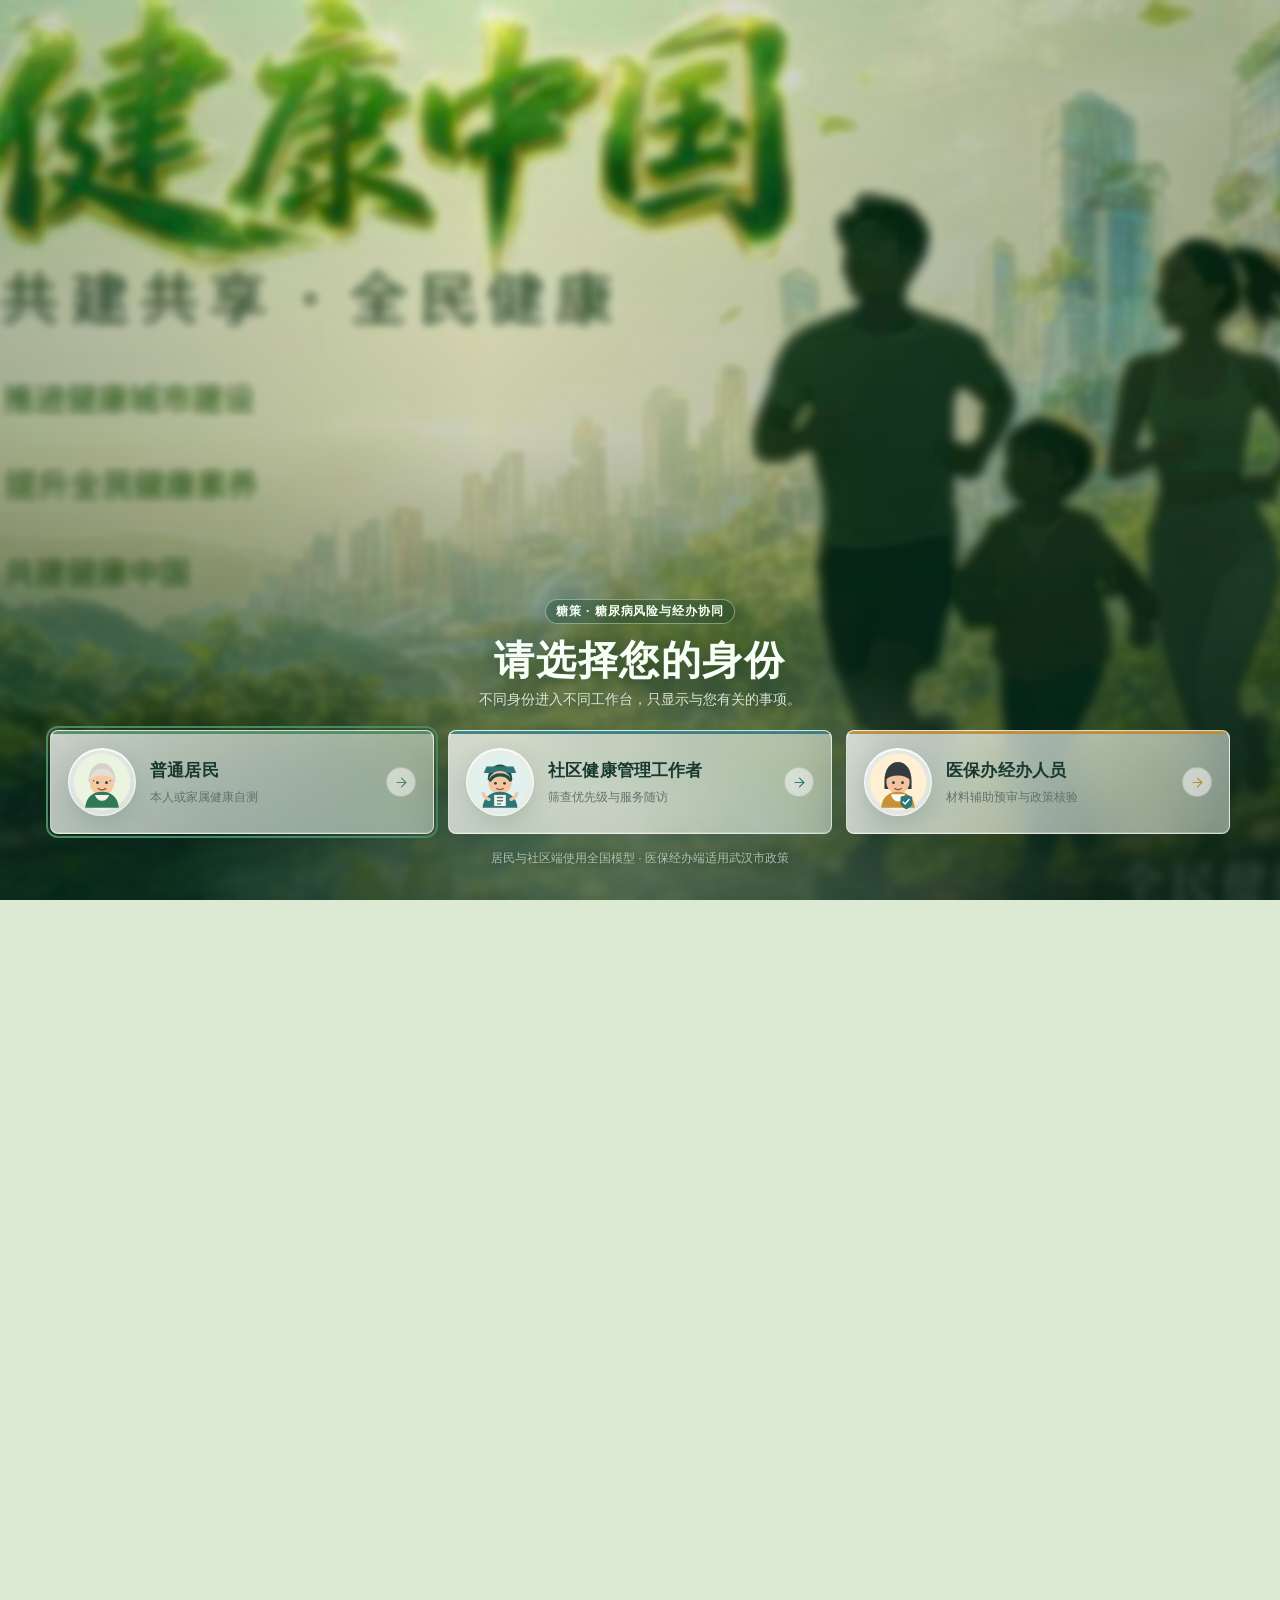
==== commit 5bc1fb4a: "Add files via upload" ====
--- a/index.html
+++ b/index.html
@@ -603,7 +603,17 @@
                 <h2 id="screeningTitle">固定名额，谁优先进入服务？</h2>
                 <p>按风险排序选择筛查名单，并用回测结局检验检出效率与群体公平。</p>
               </div>
-              <span class="demo-tag">全国样本排序演示</span>
+              <div class="lead-actions">
+                <span class="community-entry-count" id="communityCaseCount">本次录入 0 人</span>
+                <button class="secondary-button" id="openCommunityCaseDialog" type="button">
+                  <i data-lucide="user-plus"></i>
+                  录入服务对象
+                </button>
+                <button class="text-button" id="clearCommunityCases" type="button" disabled>
+                  <i data-lucide="trash-2"></i>
+                  清空
+                </button>
+              </div>
             </div>
 
             <section class="surface control-strip">
@@ -661,6 +671,10 @@
                 <small>回测</small>
               </article>
             </div>
+            <p class="metric-note">
+              回测指标仅统计演示样本；社区录入对象参与排队与名额分配，但不计入命中、漏筛和需筛查人数。
+            </p>
+            <div id="communityCaseList" class="community-entry-list" aria-live="polite"></div>
 
             <div class="screening-grid">
               <section class="surface">
@@ -675,6 +689,7 @@
                     <thead>
                       <tr>
                         <th>序号</th>
+                        <th>服务对象</th>
                         <th>年龄</th>
                         <th>居住地</th>
                         <th>预测风险</th>
@@ -1035,6 +1050,183 @@
           </footer>
         </form>
       </dialog>
+
+      <dialog id="communityCaseDialog" class="dialog community-case-dialog" aria-labelledby="communityCaseTitle">
+        <form id="communityCaseForm" class="dialog-form">
+          <header class="dialog-head">
+            <div>
+              <span class="kicker">社区健康管理</span>
+              <h3 id="communityCaseTitle">录入社区服务对象</h3>
+              <p>记录对象只用于本次演示排序，不写入服务器。请使用脱敏称呼。</p>
+            </div>
+            <button class="icon-button" type="button" id="closeCommunityCaseDialog" aria-label="关闭">
+              <i data-lucide="x"></i>
+            </button>
+          </header>
+
+          <div class="form-grid form-grid-4">
+            <label class="field">
+              <span>服务对象称呼</span>
+              <input name="name" type="text" value="服务对象" maxlength="16" required />
+            </label>
+            <label class="field">
+              <span>年龄</span>
+              <input name="age" type="number" min="50" max="110" value="78" required />
+            </label>
+            <label class="field">
+              <span>性别</span>
+              <select name="sex">
+                <option value="女">女性</option>
+                <option value="男">男性</option>
+              </select>
+            </label>
+            <label class="field">
+              <span>所在省份</span>
+              <select name="province">
+                <option value="">请选择省份</option>
+                <option value="北京市">北京市</option>
+                <option value="天津市">天津市</option>
+                <option value="河北省">河北省</option>
+                <option value="山西省">山西省</option>
+                <option value="内蒙古自治区">内蒙古自治区</option>
+                <option value="辽宁省">辽宁省</option>
+                <option value="吉林省">吉林省</option>
+                <option value="黑龙江省">黑龙江省</option>
+                <option value="上海市">上海市</option>
+                <option value="江苏省">江苏省</option>
+                <option value="浙江省">浙江省</option>
+                <option value="安徽省">安徽省</option>
+                <option value="福建省">福建省</option>
+                <option value="江西省">江西省</option>
+                <option value="山东省">山东省</option>
+                <option value="河南省">河南省</option>
+                <option value="湖北省">湖北省</option>
+                <option value="湖南省">湖南省</option>
+                <option value="广东省">广东省</option>
+                <option value="广西壮族自治区">广西壮族自治区</option>
+                <option value="海南省">海南省</option>
+                <option value="重庆市">重庆市</option>
+                <option value="四川省">四川省</option>
+                <option value="贵州省">贵州省</option>
+                <option value="云南省">云南省</option>
+                <option value="西藏自治区">西藏自治区</option>
+                <option value="陕西省">陕西省</option>
+                <option value="甘肃省">甘肃省</option>
+                <option value="青海省">青海省</option>
+                <option value="宁夏回族自治区">宁夏回族自治区</option>
+                <option value="新疆维吾尔自治区">新疆维吾尔自治区</option>
+              </select>
+            </label>
+          </div>
+
+          <fieldset class="community-fieldset">
+            <legend>体格与基本情况</legend>
+            <div class="form-grid form-grid-4">
+              <label class="field">
+                <span>居住地</span>
+                <select name="residence">
+                  <option value="rural">农村</option>
+                  <option value="town">城镇</option>
+                  <option value="city">城市</option>
+                </select>
+              </label>
+              <label class="field">
+                <span>当前管理状态</span>
+                <select name="managementStatus">
+                  <option value="unknown">未明确诊断</option>
+                  <option value="diagnosed">已诊断未申报</option>
+                  <option value="pending">已申报待补正</option>
+                  <option value="enrolled">已享受待遇</option>
+                </select>
+              </label>
+              <label class="field"><span>BMI</span><input name="bmi" type="number" min="12" max="45" step="0.1" value="24.5" required /></label>
+              <label class="field"><span>腰高比</span><input name="waistHeight" type="number" min="0.35" max="1.2" step="0.01" value="0.56" required /></label>
+              <label class="field"><span>小腿围（cm）</span><input name="calf" type="number" min="15" max="55" step="0.1" value="31" required /></label>
+              <label class="field"><span>受教育年限</span><input name="education" type="number" min="0" max="25" value="6" required /></label>
+              <label class="field"><span>收缩压（mmHg）</span><input name="systolic" type="number" min="70" max="250" value="145" required /></label>
+              <label class="field"><span>舒张压（mmHg）</span><input name="diastolic" type="number" min="30" max="150" value="82" required /></label>
+              <label class="field">
+                <span>自评健康</span>
+                <select name="selfHealth">
+                  <option value="1">很好</option>
+                  <option value="2">好</option>
+                  <option value="3" selected>一般</option>
+                  <option value="4">差</option>
+                  <option value="5">很差</option>
+                </select>
+              </label>
+              <label class="field">
+                <span>基线高血压</span>
+                <select name="hypertension">
+                  <option value="0">否</option>
+                  <option value="1" selected>是</option>
+                </select>
+              </label>
+            </div>
+          </fieldset>
+
+          <fieldset class="community-fieldset">
+            <legend>行为与生活方式</legend>
+            <div class="form-grid form-grid-4">
+              <label class="field">
+                <span>吸烟情况</span>
+                <select name="smoking">
+                  <option value="none">不吸烟</option>
+                  <option value="current">现在吸烟</option>
+                  <option value="former">已戒烟</option>
+                </select>
+              </label>
+              <label class="field"><span>吸烟包年数</span><input name="packYears" type="number" min="0" max="150" value="0" /></label>
+              <label class="field">
+                <span>饮酒情况</span>
+                <select name="drinking">
+                  <option value="none">不饮酒</option>
+                  <option value="current">现在饮酒</option>
+                  <option value="former">已戒酒</option>
+                </select>
+              </label>
+              <label class="field"><span>每周酒精克数</span><input name="alcoholWeek" type="number" min="0" max="700" step="5" value="0" /></label>
+              <label class="field">
+                <span>规律锻炼</span>
+                <select name="exercise"><option value="0">否</option><option value="1">是</option></select>
+              </label>
+              <label class="field">
+                <span>二手烟暴露</span>
+                <select name="passiveSmoke"><option value="0">无</option><option value="1">一项场景</option><option value="2">两项及以上</option></select>
+              </label>
+              <label class="field">
+                <span>水果摄入不足</span>
+                <select name="lowFruit"><option value="0">否</option><option value="1">是</option></select>
+              </label>
+              <label class="field">
+                <span>蔬菜摄入不足</span>
+                <select name="lowVegetable"><option value="0">否</option><option value="1">是</option></select>
+              </label>
+              <label class="field">
+                <span>甜食频率</span>
+                <select name="sugarFreq"><option value="1">几乎每天</option><option value="2">每周至少一次</option><option value="3" selected>每月至少一次</option><option value="4">偶尔</option><option value="5">几乎不吃</option></select>
+              </label>
+              <label class="field">
+                <span>腌制蔬菜频率</span>
+                <select name="preservedVeg"><option value="1">几乎每天</option><option value="2">每周至少一次</option><option value="3">每月至少一次</option><option value="4" selected>偶尔</option><option value="5">几乎不吃</option></select>
+              </label>
+              <label class="field"><span>ADL 受限项数（0—6）</span><input name="adl" type="number" min="0" max="6" value="0" required /></label>
+            </div>
+          </fieldset>
+
+          <p class="field-note dialog-note">
+            录入对象仅保存在当前浏览器标签页，刷新保留，关闭标签页即清除。结果用于社区筛查排序，不作为临床诊断。
+          </p>
+
+          <footer class="dialog-actions">
+            <button class="primary-button" type="submit">
+              <i data-lucide="user-plus"></i>
+              加入筛查名单
+            </button>
+            <button class="secondary-button" type="button" id="cancelCommunityCaseDialog">取消</button>
+          </footer>
+        </form>
+      </dialog>
     </div>
 
     <div id="toast" class="toast" role="status" aria-live="polite"></div>
--- a/styles.css
+++ b/styles.css
@@ -3334,6 +3334,118 @@
   }
 }
 
+.community-entry-count {
+  display: inline-flex;
+  min-height: 30px;
+  align-items: center;
+  padding: 0 11px;
+  border: 1px solid rgba(75, 138, 98, 0.24);
+  border-radius: 999px;
+  background: rgba(255, 255, 255, 0.72);
+  color: #476451;
+  font-size: 12px;
+  font-weight: 700;
+  white-space: nowrap;
+}
+
+.community-entry-list {
+  display: flex;
+  flex-wrap: wrap;
+  gap: 8px;
+  margin: 0 0 15px;
+}
+
+.community-entry-item {
+  display: flex;
+  align-items: center;
+  gap: 8px;
+  padding: 8px 10px;
+  border: 1px solid rgba(75, 138, 98, 0.18);
+  border-radius: 8px;
+  background: rgba(255, 255, 255, 0.78);
+}
+
+.community-entry-item strong {
+  font-size: 12px;
+}
+
+.community-entry-item > span:not(.source-tag) {
+  color: var(--muted);
+  font-size: 11px;
+}
+
+.community-entry-empty {
+  width: 100%;
+  margin: 0;
+  padding: 11px 13px;
+  border: 1px dashed var(--line);
+  border-radius: 8px;
+  color: var(--muted);
+  font-size: 12px;
+}
+
+.metric-note {
+  margin: -4px 0 14px;
+  color: var(--muted);
+  font-size: 12px;
+}
+
+.source-tag {
+  display: inline-flex;
+  min-height: 22px;
+  align-items: center;
+  padding: 0 7px;
+  border: 1px solid var(--line);
+  border-radius: 999px;
+  background: #f8fcf7;
+  color: var(--muted);
+  font-size: 10px;
+  font-weight: 700;
+  white-space: nowrap;
+}
+
+.source-tag.is-custom {
+  border-color: #a9ceb1;
+  background: var(--teal-soft);
+  color: var(--teal);
+}
+
+.object-cell strong {
+  display: block;
+  margin-top: 4px;
+  font-size: 12px;
+}
+
+.community-case-dialog {
+  width: min(1040px, 95vw);
+}
+
+.community-fieldset {
+  margin: 0;
+  padding: 13px 14px 15px;
+  border: 1px solid var(--line);
+  border-radius: 8px;
+  background: rgba(249, 253, 247, 0.9);
+}
+
+.community-fieldset legend {
+  padding: 0 7px;
+  color: #3f604a;
+  font-size: 13px;
+  font-weight: 800;
+}
+
+@media (max-width: 720px) {
+  .community-entry-count {
+    width: 100%;
+    justify-content: center;
+  }
+
+  .community-case-dialog {
+    width: 96vw;
+  }
+}
+
 .resident-advanced {
   overflow: hidden;
   border: 1px solid #d4e5d0;
